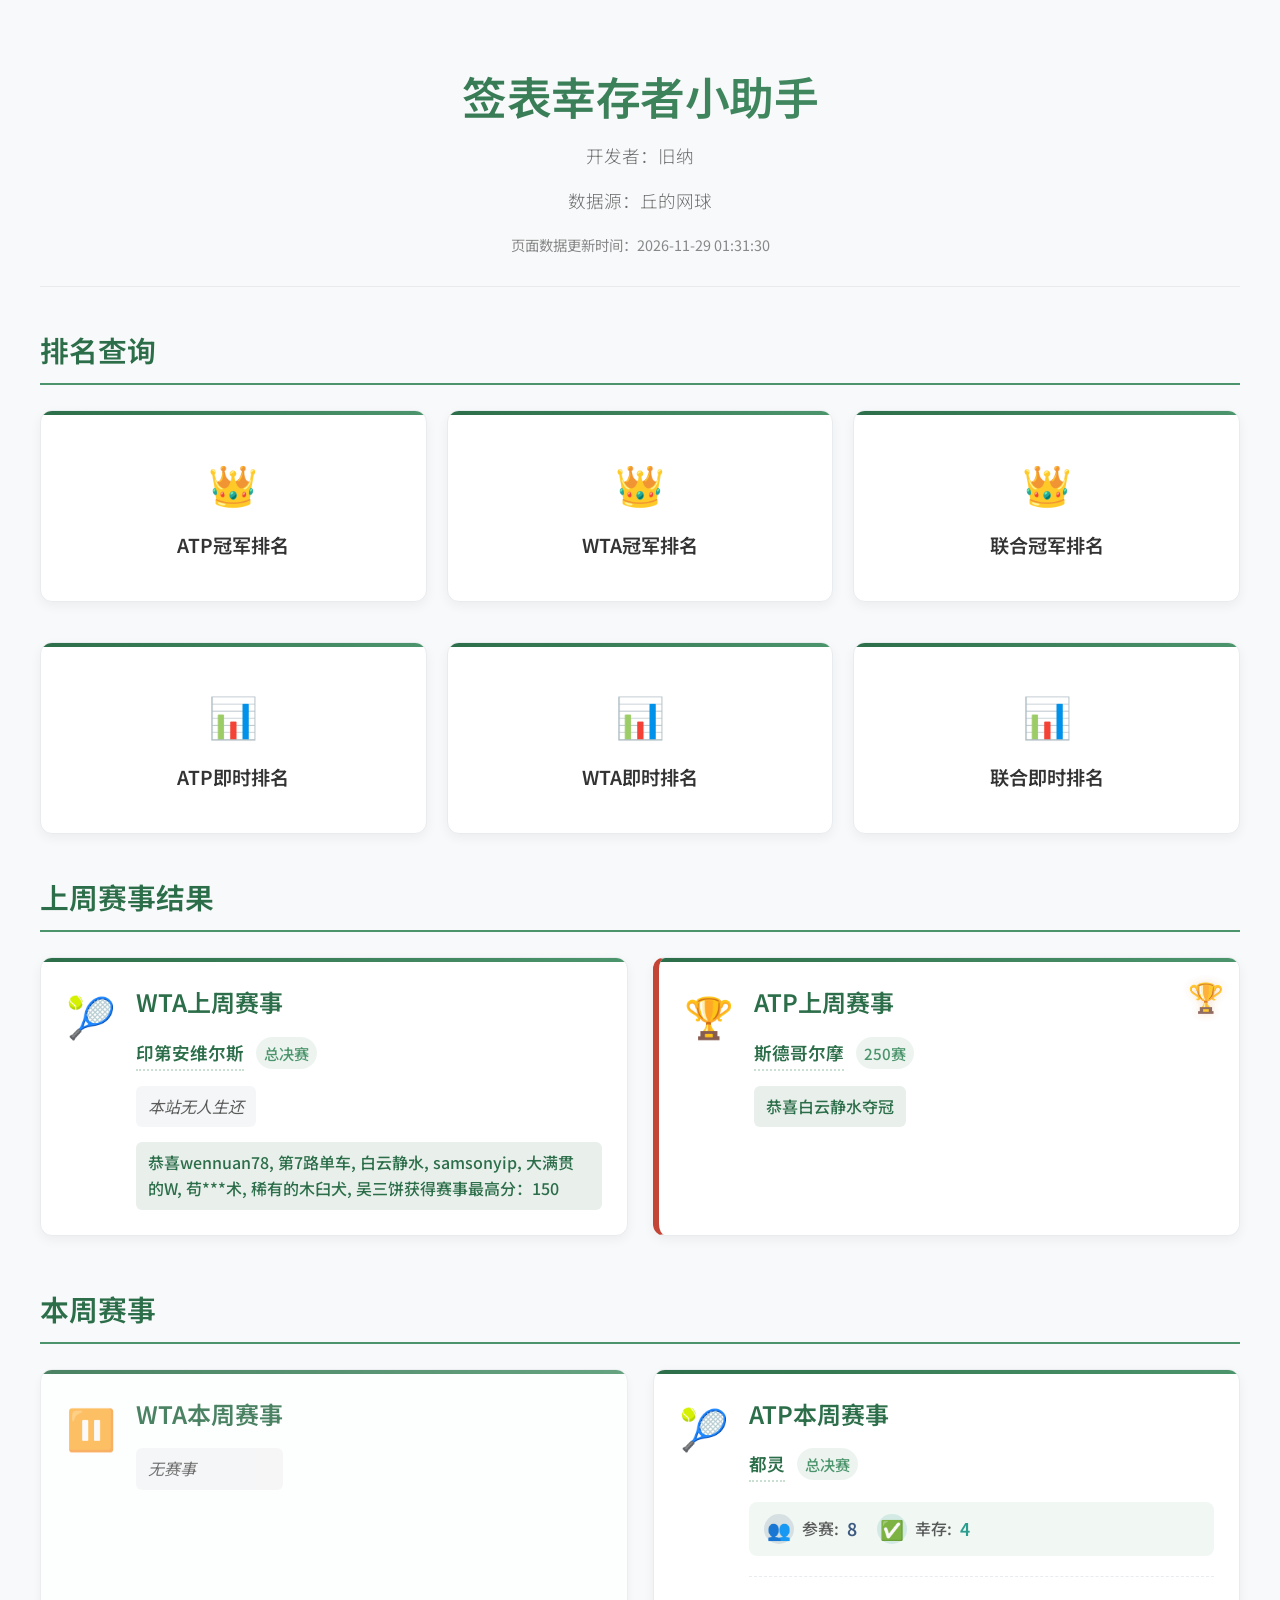
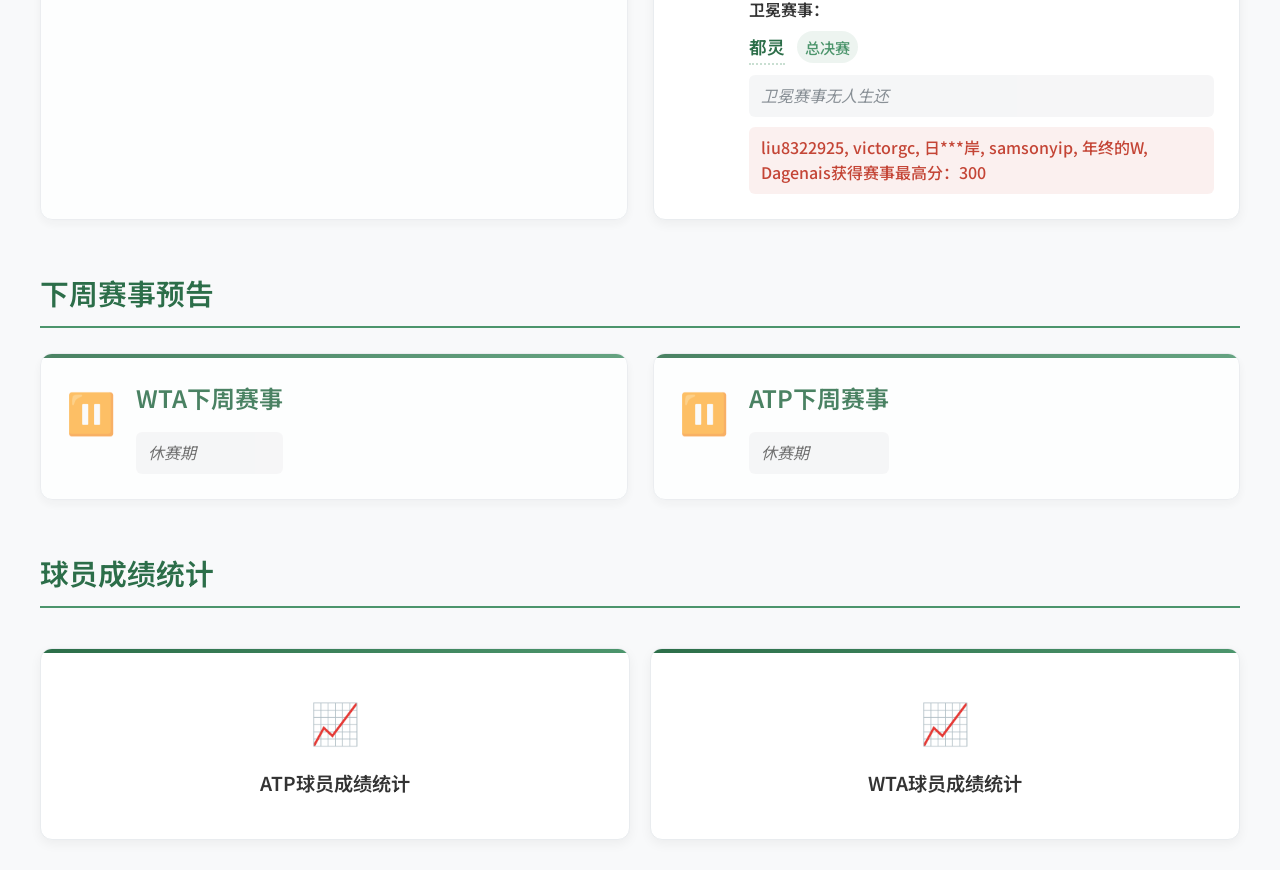
==== index.html @ 9f3c2eb7 "自动更新幸存者排名" ====
<!DOCTYPE html>
    <html lang="zh-CN">
    <head>
        <meta charset="UTF-8">
        <meta name="viewport" content="width=device-width, initial-scale=1.0">
        <title>签表幸存者小助手</title>
        <link href="https://fonts.googleapis.com/css2?family=Noto+Sans+SC:wght@300;400;500;600;700&display=swap" rel="stylesheet">
        <style>
            /* 完全保留原有CSS样式 */
            :root {
                --bg-color: #f8f9fa;
                --text-color: #333;
                --primary-color: #2c6e49;
                --secondary-color: #4c956c;
                --accent-color: #d68c45;
                --light-border: #e9ecef;
                --card-bg: #ffffff;
                --card-shadow: 0 4px 12px rgba(0,0,0,0.05);
                --defending-color: #6c757d;
                --champion-color: #c44536;
                --ranking-bg: #ffffff;
                --ranking-hover: #f1faee;
                --hover-bg: #f1faee;
                --hover-text: #212529;
                --participant-color: #3d5a80;
                --survivor-color: #2a9d8f;
            }
            /* 深色模式样式 */
            @media (prefers-color-scheme: dark) {
                :root {
                    --bg-color: #121212;
                    --text-color: #e0e0e0;
                    --primary-color: #4db6ac;
                    --secondary-color: #81c784;
                    --accent-color: #ffb74d;
                    --light-border: #333333;
                    --card-bg: #1e1e1e;
                    --card-shadow: 0 4px 12px rgba(0,0,0,0.5);
                    --defending-color: #90a4ae;
                    --champion-color: #ff8a65;
                    --ranking-bg: #1e1e1e;
                    --ranking-hover: #2d2d2d;
                    --hover-bg: #2d2d2d;
                    --hover-text: #ffffff;
                    --participant-color: #64b5f6;
                    --survivor-color: #81c784;
                }
                
                .card {
                    border: 1px solid #333;
                    background: linear-gradient(145deg, #1a1a1a, #222222);
                    box-shadow: 0 4px 15px rgba(0,0,0,0.6);
                }
                
                .card:hover {
                    background: linear-gradient(145deg, #222222, #2a2a2a);
                }
                
                .ranking-card {
                    background: linear-gradient(145deg, #1a1a1a, #222222);
                    border: 1px solid #333;
                }
                
                .champion-info {
                    background: rgba(77, 182, 172, 0.15);
                }
                
                .defending-champion {
                    background: rgba(255, 138, 101, 0.15);
                }
                
                .survivor-stats {
                    background: rgba(30, 30, 30, 0.7);
                    border: 1px solid #333;
                }
                
                .stat-icon {
                    background: rgba(255, 255, 255, 0.1);
                }
            }
            body {
                font-family: 'Noto Sans SC', sans-serif;
                background-color: var(--bg-color);
                color: var(--text-color);
                margin: 0;
                padding: 0;
                min-height: 100vh;
                line-height: 1.6;
            }
    
            .container {
                max-width: 1200px;
                margin: 0 auto;
                padding: 30px 20px;
            }
    
            header {
                text-align: center;
                margin-bottom: 40px;
                padding-bottom: 20px;
                border-bottom: 1px solid var(--light-border);
            }
    
            h1, h2 {
                font-weight: 600;
                color: var(--primary-color);
            }
    
            h1 {
                font-size: 2.8rem;
                margin-bottom: 10px;
                letter-spacing: -0.5px;
                background: linear-gradient(to right, var(--primary-color), var(--secondary-color));
                -webkit-background-clip: text;
                -webkit-text-fill-color: transparent;
            }
    
            h2 {
                font-size: 1.8rem;
                margin: 40px 0 25px;
                padding-bottom: 10px;
                border-bottom: 2px solid var(--secondary-color);
            }
    
            .subtitle {
                color: var(--text-color);
                opacity: 0.7;
                font-size: 1.1rem;
                font-weight: 300;
                margin-top: 5px;
            }
    
            .card-container {
                display: grid;
                grid-template-columns: repeat(auto-fit, minmax(320px, 1fr));
                gap: 25px;
                margin-bottom: 50px;
            }
    
            .card {
                background: var(--card-bg);
                border-radius: 12px;
                padding: 25px;
                box-shadow: var(--card-shadow);
                display: flex;
                transition: all 0.3s ease;
                position: relative;
                border: 1px solid var(--light-border);
                overflow: hidden;
            }
            
            .card::before {
                content: '';
                position: absolute;
                top: 0;
                left: 0;
                right: 0;
                height: 4px;
                background: linear-gradient(to right, var(--primary-color), var(--secondary-color));
            }
            
            .card-link {
                text-decoration: none;
                color: inherit;
            }
            
            .card-link:hover .card {
                transform: translateY(-8px);
                box-shadow: 0 8px 20px rgba(0,0,0,0.12);
            }
            
            .current-week-card {
                cursor: pointer;
                transition: all 0.3s ease;
            }
            
            .current-week-card:hover {
                background: var(--hover-bg);
                transform: translateY(-8px);
                box-shadow: 0 8px 20px rgba(0,0,0,0.15);
            }
    
            .card-icon {
                font-size: 2.5rem;
                margin-right: 20px;
                align-self: flex-start;
                color: var(--accent-color);
            }
    
            .card-content h3 {
                margin-top: 0;
                margin-bottom: 15px;
                color: var(--primary-color);
                font-size: 1.5rem;
                font-weight: 600;
            }
    
            .card-content p {
                margin: 0;
                line-height: 1.7;
            }
    
            .champion-card {
                border-left: 6px solid var(--champion-color);
            }
    
            .champion-card .card-icon {
                color: var(--champion-color);
            }
    
            .rest-card {
                opacity: 0.85;
            }
    
            .rest-card .card-icon {
                opacity: 0.7;
            }
    
            .ranking-grid {
                display: grid;
                grid-template-columns: repeat(auto-fit, minmax(220px, 1fr));
                gap: 20px;
                margin-bottom: 40px;
            }
            
            .ranking-card {
                background: var(--ranking-bg);
                color: var(--text-color);
                text-decoration: none;
                padding: 25px;
                border-radius: 12px;
                text-align: center;
                font-weight: 500;
                box-shadow: var(--card-shadow);
                transition: all 0.3s ease;
                display: flex;
                flex-direction: column;
                align-items: center;
                justify-content: center;
                min-height: 140px;
                border: 1px solid var(--light-border);
                position: relative;
                overflow: hidden;
            }
            
            .ranking-card::before {
                content: '';
                position: absolute;
                top: 0;
                left: 0;
                right: 0;
                height: 4px;
                background: linear-gradient(to right, var(--primary-color), var(--secondary-color));
            }
            
            .ranking-card:hover {
                background: var(--hover-bg);
                transform: translateY(-5px);
                box-shadow: 0 8px 20px rgba(0,0,0,0.12);
            }
            
            .ranking-icon {
                font-size: 2.5rem;
                margin-bottom: 15px;
                color: var(--accent-color);
            }
            
            .ranking-title {
                font-size: 1.2rem;
                font-weight: 600;
            }
            
            .tournament-name {
                font-weight: 600;
                color: var(--primary-color);
                font-size: 1.1rem;
                display: inline-block;
                padding-bottom: 2px;
                border-bottom: 2px dotted rgba(76, 149, 108, 0.3);
            }
            
            .tournament-level {
                font-weight: 500;
                color: var(--secondary-color);
                background-color: rgba(76, 149, 108, 0.1);
                padding: 4px 8px;
                border-radius: 20px;
                font-size: 0.95em;
                margin-left: 8px;
                white-space: nowrap;
                display: inline-block;
            }
            
            .card:hover .tournament-name {
                border-bottom-color: var(--secondary-color);
            }
            
            .trophy-badge {
                position: absolute;
                top: 15px;
                right: 15px;
                font-size: 1.8rem;
                opacity: 0.9;
                animation: pulse 2s infinite;
                color: var(--accent-color);
                text-shadow: 0 0 8px rgba(214, 140, 69, 0.3);
            }
            
            @keyframes pulse {
                0% { transform: scale(1); opacity: 0.9; }
                50% { transform: scale(1.15); opacity: 1; }
                100% { transform: scale(1); opacity: 0.9; }
            }
            
            .card-content p {
                margin: 12px 0 0;
                line-height: 1.7;
            }
            
            .card-content p:first-child {
                margin-top: 0;
            }
            
            .survivor-stats {
                margin-top: 20px;
                display: flex;
                gap: 20px;
                font-weight: 500;
                background: rgba(76, 149, 108, 0.08);
                padding: 12px 15px;
                border-radius: 8px;
            }
            
            .participant-count, .survivor-count {
                display: flex;
                align-items: center;
                gap: 8px;
            }
            
            .stat-icon {
                font-size: 1.2rem;
                display: inline-flex;
                width: 30px;
                height: 30px;
                background: rgba(76, 149, 108, 0.15);
                border-radius: 50%;
                align-items: center;
                justify-content: center;
            }
            
            .stat-label {
                color: var(--text-color);
                opacity: 0.8;
            }
            
            .stat-value {
                font-weight: 600;
                color: var(--primary-color);
                font-size: 1.1rem;
            }
            
            .participant-count .stat-icon {
                background: rgba(61, 90, 128, 0.15);
            }
            
            .participant-count .stat-value {
                color: var(--participant-color);
            }
            
            .survivor-count .stat-icon {
                background: rgba(42, 157, 143, 0.15);
            }
            
            .survivor-count .stat-value {
                color: var(--survivor-color);
            }
            
            .defending-section {
                margin-top: 20px;
                padding-top: 20px;
                border-top: 1px dashed var(--light-border);
                color: var(--defending-color);
            }
            
            .defending-title {
                font-weight: 600;
                margin-bottom: 8px;
                font-size: 1em;
                color: var(--text-color);
            }
            
            .defending-champion {
                margin-top: 10px;
                font-weight: 500;
                color: var(--champion-color);
                padding: 8px 12px;
                background: rgba(196, 69, 54, 0.08);
                border-radius: 6px;
                display: inline-block;
            }
            
            .defending-no-champion {
                margin-top: 10px;
                font-style: italic;
                opacity: 0.8;
                padding: 8px 12px;
                background: rgba(108, 117, 125, 0.08);
                border-radius: 6px;
                display: block;
            }
            
            .champion-info {
                margin-top: 15px;
                font-weight: 500;
                padding: 8px 12px;
                background: rgba(44, 110, 73, 0.1);
                border-radius: 6px;
                color: var(--primary-color);
                display: inline-block;
            }
            
            .no-champion {
                margin-top: 15px;
                font-style: italic;
                opacity: 0.8;
                padding: 8px 12px;
                background: rgba(108, 117, 125, 0.08);
                border-radius: 6px;
                display: inline-block;
            }
            
            @media (max-width: 768px) {
                .container {
                    padding: 20px 15px;
                }
                
                h1 {
                    font-size: 2.2rem;
                }
                
                h2 {
                    font-size: 1.5rem;
                }
                
                .card-container {
                    grid-template-columns: 1fr;
                }
                
                .ranking-grid {
                    grid-template-columns: repeat(auto-fit, minmax(220px, 1fr));
                }
                
                .card {
                    padding: 20px;
                }
                
                .ranking-card {
                    padding: 20px;
                }
            }
                .stats-grid {
                    display: grid;
                    grid-template-columns: repeat(auto-fit, minmax(220px, 1fr));
                    gap: 20px;
                    margin-top: 40px;
                }
                
                .stats-card {
                    background: var(--ranking-bg);
                    color: var(--text-color);
                    text-decoration: none;
                    padding: 25px;
                    border-radius: 12px;
                    text-align: center;
                    font-weight: 500;
                    box-shadow: var(--card-shadow);
                    transition: all 0.3s ease;
                    display: flex;
                    flex-direction: column;
                    align-items: center;
                    justify-content: center;
                    min-height: 140px;
                    border: 1px solid var(--light-border);
                    position: relative;
                    overflow: hidden;
                }
                
                .stats-card::before {
                    content: '';
                    position: absolute;
                    top: 0;
                    left: 0;
                    right: 0;
                    height: 4px;
                    background: linear-gradient(to right, var(--primary-color), var(--secondary-color));
                }
                
                .stats-card:hover {
                    background: var(--hover-bg);
                    transform: translateY(-5px);
                    box-shadow: 0 8px 20px rgba(0,0,0,0.12);
                }
                
                .stats-icon {
                    font-size: 2.5rem;
                    margin-bottom: 15px;
                    color: var(--accent-color);
                }
                
                .stats-title {
                    font-size: 1.2rem;
                    font-weight: 600;
                }
                
            /* 新增新闻部分样式 */
            .news-section {
                margin: 40px auto;
                max-width: 800px;
                position: relative;
            }
            
            .section-header {
                display: flex;
                justify-content: space-between;
                align-items: center;
                margin-bottom: 25px;
                padding-bottom: 10px;
                border-bottom: 2px solid var(--secondary-color);
            }
            
            .news-date {
                font-size: 1.1rem;
                font-weight: 500;
                color: var(--secondary-color);
                background: rgba(76, 149, 108, 0.1);
                padding: 5px 12px;
                border-radius: 20px;
            }
            
            .news-container {
                position: relative;
                padding-left: 30px;
            }
            
            .news-container::before {
                content: '';
                position: absolute;
                top: 0;
                bottom: 0;
                left: 5px;
                width: 4px;
                background: linear-gradient(to bottom, var(--primary-color), var(--accent-color));
                border-radius: 2px;
                z-index: 1;
            }
            
            .news-item {
                position: relative;
                margin-bottom: 25px;
                padding: 20px;
                border-radius: 12px;
                background: var(--card-bg);
                box-shadow: var(--card-shadow);
                border: 1px solid var(--light-border);
                opacity: 0;
                transform: translateY(20px);
                animation-fill-mode: forwards;
            }
            
            .news-icon {
                position: absolute;
                left: -40px;
                top: 20px;
                width: 60px;
                height: 60px;
                background: linear-gradient(135deg, var(--primary-color), var(--secondary-color));
                border-radius: 50%;
                display: flex;
                align-items: center;
                justify-content: center;
                font-size: 1.8rem;
                color: white;
                z-index: 2;
                box-shadow: 0 4px 8px rgba(0,0,0,0.1);
            }
            
            .news-content {
                padding-left: 30px;
            }
            
            .news-content p {
                margin: 0;
                font-size: 1.1rem;
                line-height: 1.7;
            }
            
            .news-timeline {
                position: absolute;
                left: -26px;
                top: 80px;
                bottom: -25px;
                width: 2px;
                background: var(--secondary-color);
                z-index: 1;
            }
            
            .news-item:last-child .news-timeline {
                display: none;
            }
            
            .fade-in {
                animation: fadeInUp 0.6s ease-out forwards;
            }
            
            .slide-in {
                animation: slideInRight 0.5s ease-out forwards;
            }
            
            @keyframes fadeInUp {
                from { opacity: 0; transform: translateY(20px); }
                to { opacity: 1; transform: translateY(0); }
            }
            
            @keyframes slideInRight {
                from { opacity: 0; transform: translateX(30px); }
                to { opacity: 1; transform: translateX(0); }
            }
            
            @media (prefers-color-scheme: dark) {
                .news-item {
                    background: linear-gradient(145deg, #1a1a1a, #222222);
                    border: 1px solid #333;
                }
                
                .news-icon {
                    background: linear-gradient(135deg, var(--primary-color), #3a8c6e);
                    box-shadow: 0 4px 8px rgba(0,0,0,0.3);
                }
            }
            
            @media (max-width: 768px) {
                .news-container {
                    padding-left: 20px;
                }
                
                .news-container::before {
                    left: 0;
                }
                
                .news-icon {
                    left: -30px;
                    width: 50px;
                    height: 50px;
                    font-size: 1.5rem;
                }
                
                .news-content {
                    padding-left: 15px;
                }
            }
            
            /* 新增新闻部分样式 */
            .news-section {
                margin: 40px auto;
                max-width: 800px;
                position: relative;
            }
            
            .section-header {
                display: flex;
                justify-content: space-between;
                align-items: center;
                margin-bottom: 25px;
                padding-bottom: 10px;
                border-bottom: 2px solid var(--secondary-color);
                flex-wrap: wrap;
                gap: 15px;
            }
            
            .news-date {
                font-size: 1.1rem;
                font-weight: 500;
                color: var(--secondary-color);
                background: rgba(76, 149, 108, 0.1);
                padding: 5px 12px;
                border-radius: 20px;
                order: 2;
            }
            
            /* 新增历史新闻按钮样式 */
            .history-button {
                display: flex;
                align-items: center;
                padding: 8px 15px;
                background: rgba(139, 90, 43, 0.1);
                border-radius: 30px;
                text-decoration: none;
                color: #8b5a2b;
                font-weight: 500;
                transition: all 0.3s;
                order: 3;
                margin-left: auto;
                border: 1px solid rgba(139, 90, 43, 0.2);
            }
            
            .history-button:hover {
                background: rgba(139, 90, 43, 0.2);
                transform: translateY(-3px);
                box-shadow: 0 4px 8px rgba(0,0,0,0.1);
            }
            
            .history-icon {
                font-size: 1.2rem;
                margin-right: 8px;
            }
            
            .history-text {
                margin-right: 5px;
            }
            
            .history-count {
                font-weight: 600;
            }
            
            .news-container {
                position: relative;
                padding-left: 30px;
            }
            
            .news-container::before {
                content: '';
                position: absolute;
                top: 0;
                bottom: 0;
                left: 5px;
                width: 4px;
                background: linear-gradient(to bottom, var(--primary-color), var(--accent-color));
                border-radius: 2px;
                z-index: 1;
            }
            
            .news-item {
                position: relative;
                margin-bottom: 25px;
                padding: 20px;
                border-radius: 12px;
                background: var(--card-bg);
                box-shadow: var(--card-shadow);
                border: 1px solid var(--light-border);
                opacity: 0;
                transform: translateY(20px);
                animation-fill-mode: forwards;
            }
            
            .news-icon {
                position: absolute;
                left: -40px;
                top: 20px;
                width: 60px;
                height: 60px;
                background: linear-gradient(135deg, var(--primary-color), var(--secondary-color));
                border-radius: 50%;
                display: flex;
                align-items: center;
                justify-content: center;
                font-size: 1.8rem;
                color: white;
                z-index: 2;
                box-shadow: 0 4px 8px rgba(0,0,0,0.1);
            }
            
            .news-content {
                padding-left: 30px;
            }
            
            .news-content p {
                margin: 0;
                font-size: 1.1rem;
                line-height: 1.7;
            }
            
            .news-timeline {
                position: absolute;
                left: -26px;
                top: 80px;
                bottom: -25px;
                width: 2px;
                background: var(--secondary-color);
                z-index: 1;
            }
            
            .news-item:last-child .news-timeline {
                display: none;
            }
            
            .fade-in {
                animation: fadeInUp 0.6s ease-out forwards;
            }
            
            .slide-in {
                animation: slideInRight 0.5s ease-out forwards;
            }
            
            @keyframes fadeInUp {
                from { opacity: 0; transform: translateY(20px); }
                to { opacity: 1; transform: translateY(0); }
            }
            
            @keyframes slideInRight {
                from { opacity: 0; transform: translateX(30px); }
                to { opacity: 1; transform: translateX(0); }
            }
            
            /* 深色模式适配 */
            @media (prefers-color-scheme: dark) {
                .news-item {
                    background: linear-gradient(145deg, #1a1a1a, #222222);
                    border: 1px solid #333;
                }
                
                .news-icon {
                    background: linear-gradient(135deg, var(--primary-color), #3a8c6e);
                    box-shadow: 0 4px 8px rgba(0,0,0,0.3);
                }
                
                .history-button {
                    background: rgba(212, 168, 106, 0.1);
                    color: #d4a86a;
                    border-color: rgba(212, 168, 106, 0.2);
                }
                
                .history-button:hover {
                    background: rgba(212, 168, 106, 0.2);
                }
            }
            
            @media (max-width: 768px) {
                .section-header {
                    flex-direction: column;
                    align-items: flex-start;
                }
                
                .news-date {
                    order: 3;
                    margin-top: 10px;
                }
                
                .history-button {
                    order: 2;
                    margin-left: 0;
                    margin-top: 10px;
                }
                
                .news-container {
                    padding-left: 20px;
                }
                
                .news-container::before {
                    left: 0;
                }
                
                .news-icon {
                    left: -30px;
                    width: 50px;
                    height: 50px;
                    font-size: 1.5rem;
                }
                
                .news-content {
                    padding-left: 15px;
                }
            }           
            @media (max-width: 480px) {
                .survivor-stats {
                    flex-direction: column;
                    gap: 12px;
                }
            }
        </style>
    </head>
    <body>
        <div class="container">
            <header>
                <h1>签表幸存者小助手</h1>
                <p class="subtitle">开发者：旧纳 </p>
                <p class="subtitle">数据源：丘的网球</p>
                <div style="text-align: center; color: #888; font-size: 0.9em; margin-bottom: 10px;">
                页面数据更新时间：2026-11-29 01:31:30
            </div>
            </header>
            <!-- 新增的每日新闻部分 -->
            <!---->

            
            <h2>排名查询</h2>
            <div class="ranking-grid">
               
        <a href="atp_ranking.html" class="ranking-card">
            <div class="ranking-icon">👑</div>
            <div class="ranking-title">ATP冠军排名</div>
        </a>
        
        <a href="wta_ranking.html" class="ranking-card">
            <div class="ranking-icon">👑</div>
            <div class="ranking-title">WTA冠军排名</div>
        </a>
        
        <a href="combined_ranking.html" class="ranking-card">
            <div class="ranking-icon">👑</div>
            <div class="ranking-title">联合冠军排名</div>
        </a>
        </div><div class='ranking-grid'>
        <a href="atp_instant_ranking.html" class="ranking-card">
            <div class="ranking-icon">📊</div>
            <div class="ranking-title">ATP即时排名</div>
        </a>
        
        <a href="wta_instant_ranking.html" class="ranking-card">
            <div class="ranking-icon">📊</div>
            <div class="ranking-title">WTA即时排名</div>
        </a>
        
        <a href="combined_instant_ranking.html" class="ranking-card">
            <div class="ranking-icon">📊</div>
            <div class="ranking-title">联合即时排名</div>
        </a>
        
            </div>
            
            <h2>上周赛事结果</h2>
            <div class="card-container">
            <div class="card  ">
                <div class="card-icon">🎾</div>
                <div class="card-content">
                    <h3>WTA上周赛事</h3>
                    <div class="card-content-wrapper">
            <div class="match-info">
                <span class="tournament-name">印第安维尔斯</span>
                <span class="tournament-level">总决赛</span>
            </div>
            <div class="no-champion">本站无人生还</div><div class="champion-info">恭喜wennuan78, 第7路单车, 白云静水, samsonyip, 大满贯的W, 苟***术, 稀有的木臼犬, 吴三饼获得赛事最高分：150</div></div>
                </div>
            </div>

            <div class="card champion-card ">
                <div class="card-icon">🏆</div>
                <div class="card-content">
                    <h3>ATP上周赛事</h3>
                    <div class="card-content-wrapper">
            <div class="match-info">
                <span class="tournament-name">斯德哥尔摩</span>
                <span class="tournament-level">250赛</span>
            </div>
            <div class="champion-info">恭喜白云静水夺冠</div></div>
                </div>
                <div class="trophy-badge">🏆</div>
            </div>
            </div>
            
            <h2>本周赛事</h2>
            <div class="card-container">
            <div class="card rest-card ">
                <div class="card-icon">⏸️</div>
                <div class="card-content">
                    <h3>WTA本周赛事</h3>
                    <div class="card-content-wrapper"><div class="defending-no-champion">无赛事</div></div>
                </div>
            </div>

            <a href="https://www.live-tennis.cn/zh/survivor/event/20605/2026/MS/my" class="card-link">
                <div class="card  current-week-card">
                    <div class="card-icon">🎾</div>
                    <div class="card-content">
                        <h3>ATP本周赛事</h3>
                        <div class="card-content-wrapper">
            
            <div class="match-info">
                <span class="tournament-name">都灵</span>
                <span class="tournament-level">总决赛</span>
            </div>
            
            <div class="survivor-stats">
                <span class="participant-count">
                    <span class="stat-icon">👥</span>
                    <span class="stat-label">参赛: </span>
                    <span class="stat-value">8</span>
                </span>
                <span class="survivor-count">
                    <span class="stat-icon">✅</span>
                    <span class="stat-label">幸存: </span>
                    <span class="stat-value">4</span>
                </span>
            </div>
            
            <div class="defending-section">
                <div class="defending-title">卫冕赛事：</div>
                
                <div class="defending-match-block">
                    
            <div class="match-info">
                <span class="tournament-name">都灵</span>
                <span class="tournament-level">总决赛</span>
            </div>
            <div class="defending-no-champion">卫冕赛事无人生还</div><div class="defending-champion">liu8322925, victorgc, 日***岸, samsonyip, 年终的W, Dagenais获得赛事最高分：300</div>
                </div>
            </div>
            </div>
                    </div>
                </div>
            </a>
            </div>
            
            <!-- 新增下周赛事预告板块 -->
            <h2>下周赛事预告</h2>
            <div class="card-container">
            <div class="card rest-card ">
                <div class="card-icon">⏸️</div>
                <div class="card-content">
                    <h3>WTA下周赛事</h3>
                    <div class="card-content-wrapper"><div class="defending-no-champion">休赛期</div></div>
                </div>
            </div>

            <div class="card rest-card ">
                <div class="card-icon">⏸️</div>
                <div class="card-content">
                    <h3>ATP下周赛事</h3>
                    <div class="card-content-wrapper"><div class="defending-no-champion">休赛期</div></div>
                </div>
            </div>
            </div>
            <h2>球员成绩统计</h2>
            <div class="stats-grid">
                
        <a href="atp_show.html" class="stats-card">
            <div class="stats-icon">📈</div>
            <div class="stats-title">ATP球员成绩统计</div>
        </a>
        
        <a href="wta_show.html" class="stats-card">
            <div class="stats-icon">📈</div>
            <div class="stats-title">WTA球员成绩统计</div>
        </a>
        
            </div>
        </div>
        <script>
            // 新增：新闻项的交互动画
            document.addEventListener('DOMContentLoaded', function() {
                const newsItems = document.querySelectorAll('.news-item');
                
                newsItems.forEach(item => {
                    item.addEventListener('mouseenter', function() {
                        this.style.transform = 'translateY(-5px)';
                        this.style.boxShadow = '0 8px 25px rgba(0,0,0,0.15)';
                    });
                    
                    item.addEventListener('mouseleave', function() {
                        this.style.transform = '';
                        this.style.boxShadow = '';
                    });
                });
            });
            // 新增：新闻项的交互动画
            document.addEventListener('DOMContentLoaded', function() {
                const newsItems = document.querySelectorAll('.news-item');
                
                newsItems.forEach(item => {
                    item.addEventListener('mouseenter', function() {
                        this.style.transform = 'translateY(-5px)';
                        this.style.boxShadow = '0 8px 25px rgba(0,0,0,0.15)';
                    });
                    
                    item.addEventListener('mouseleave', function() {
                        this.style.transform = '';
                        this.style.boxShadow = '';
                    });
                });
            });            
        </script>
    </body>
    </html>
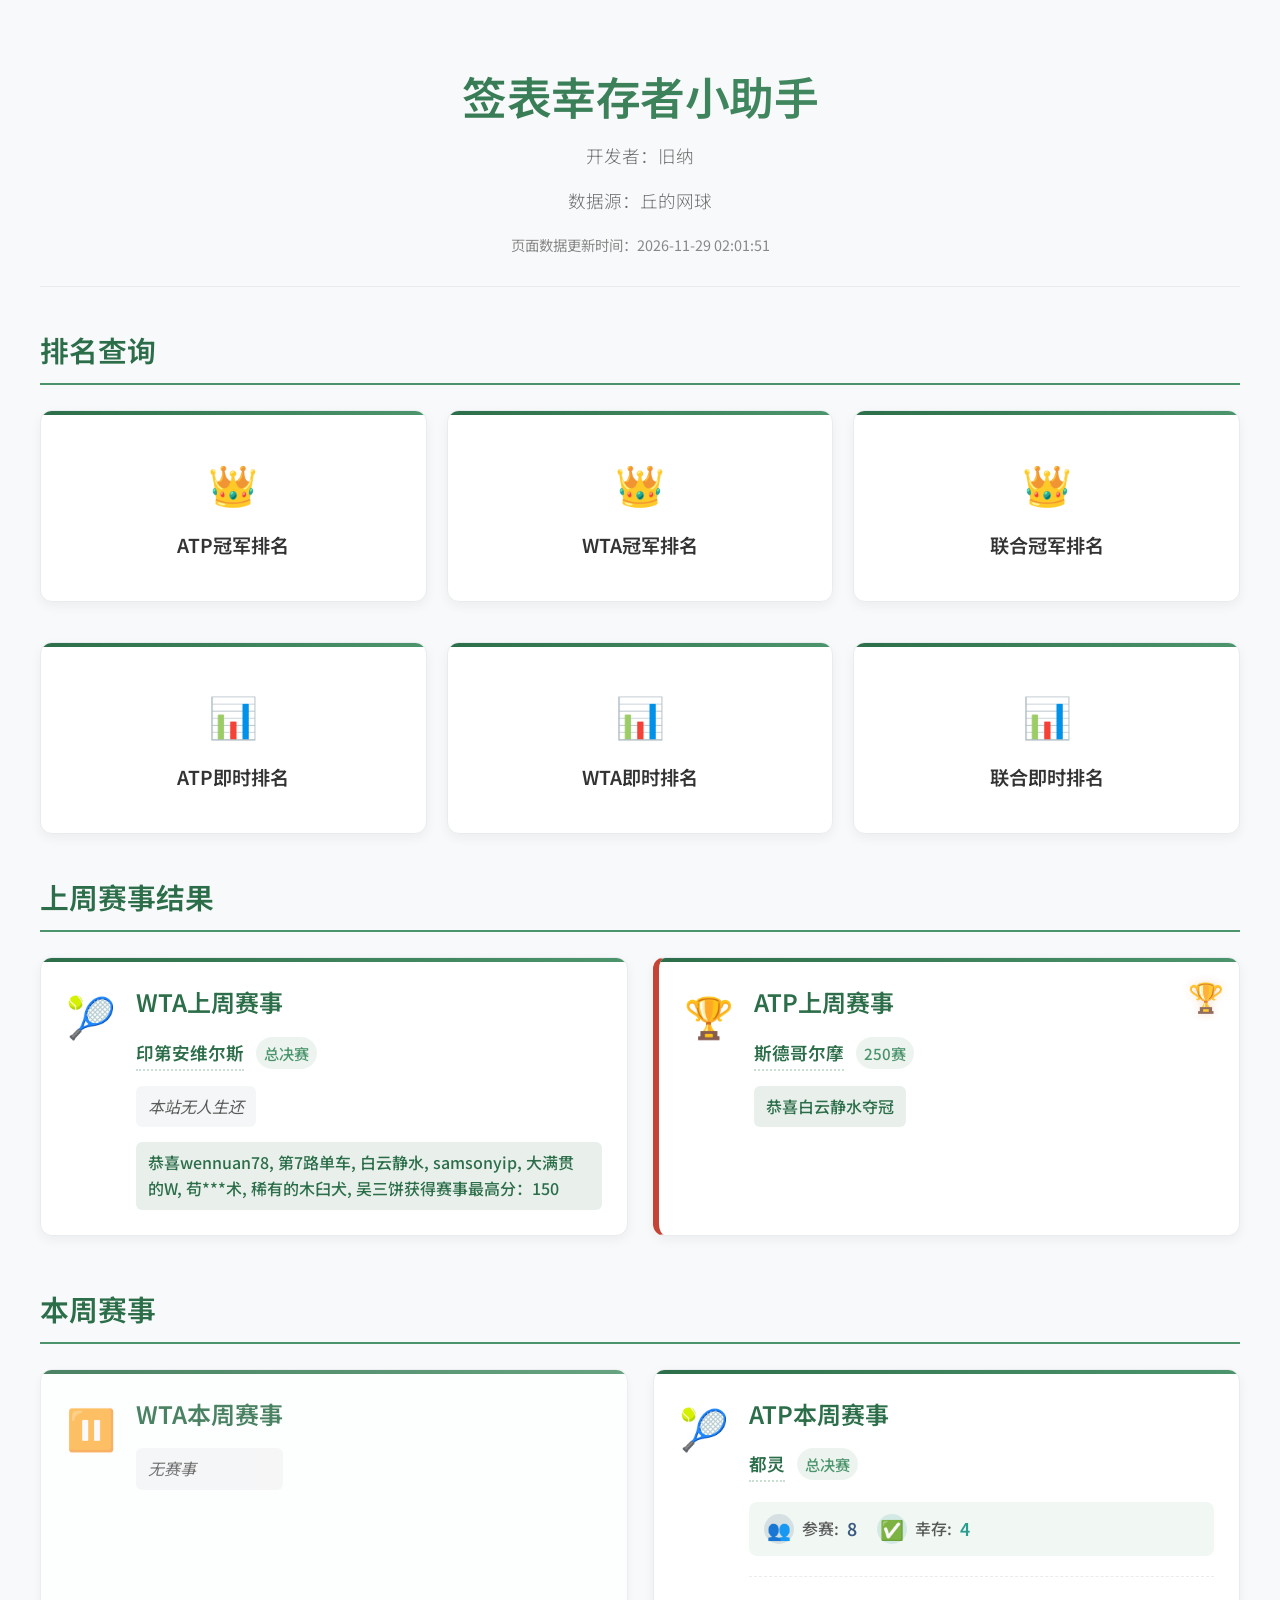
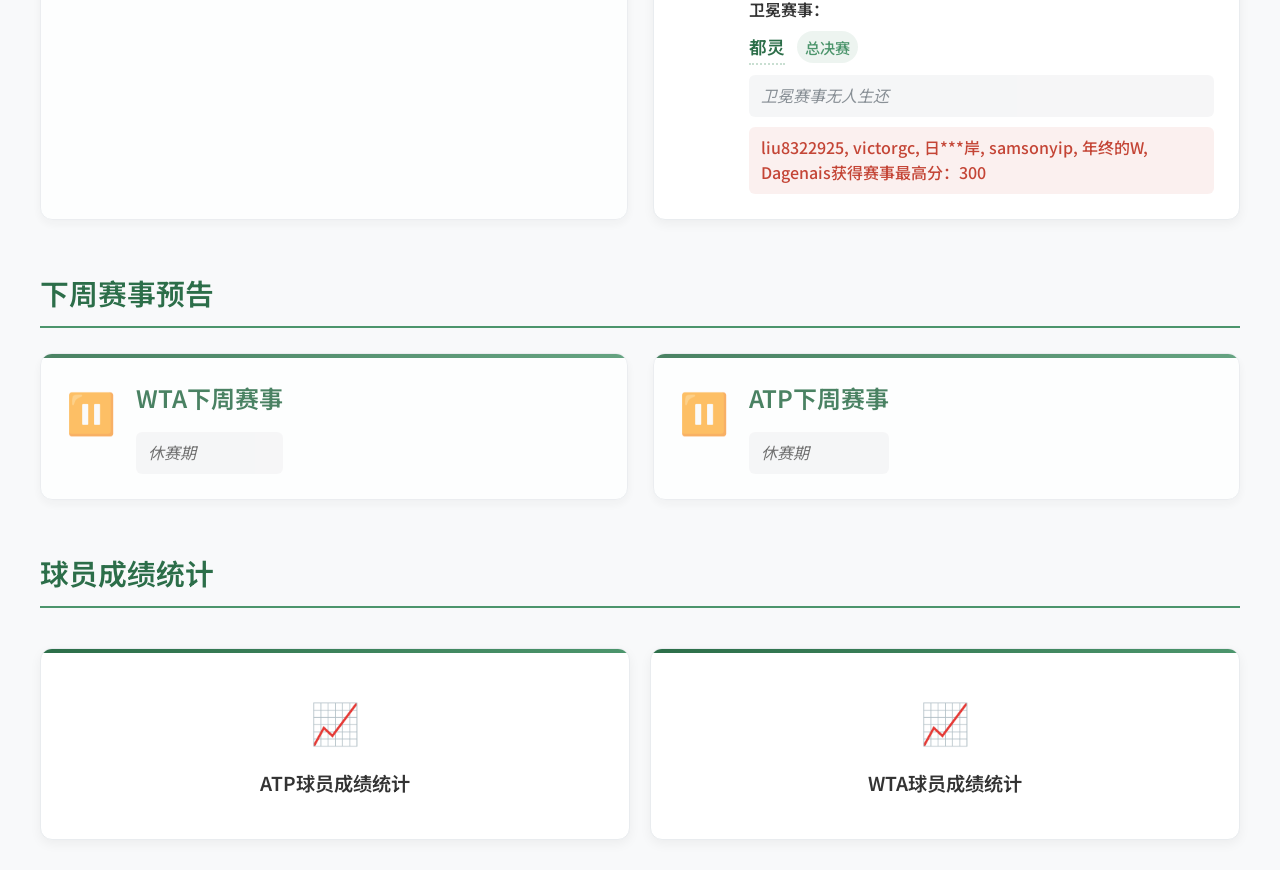
==== commit 2f7b0f4b: "自动更新幸存者排名" ====
--- a/index.html
+++ b/index.html
@@ -886,7 +886,7 @@
                 <p class="subtitle">开发者：旧纳 </p>
                 <p class="subtitle">数据源：丘的网球</p>
                 <div style="text-align: center; color: #888; font-size: 0.9em; margin-bottom: 10px;">
-                页面数据更新时间：2026-11-29 01:31:30
+                页面数据更新时间：2026-11-29 02:01:51
             </div>
             </header>
             <!-- 新增的每日新闻部分 -->
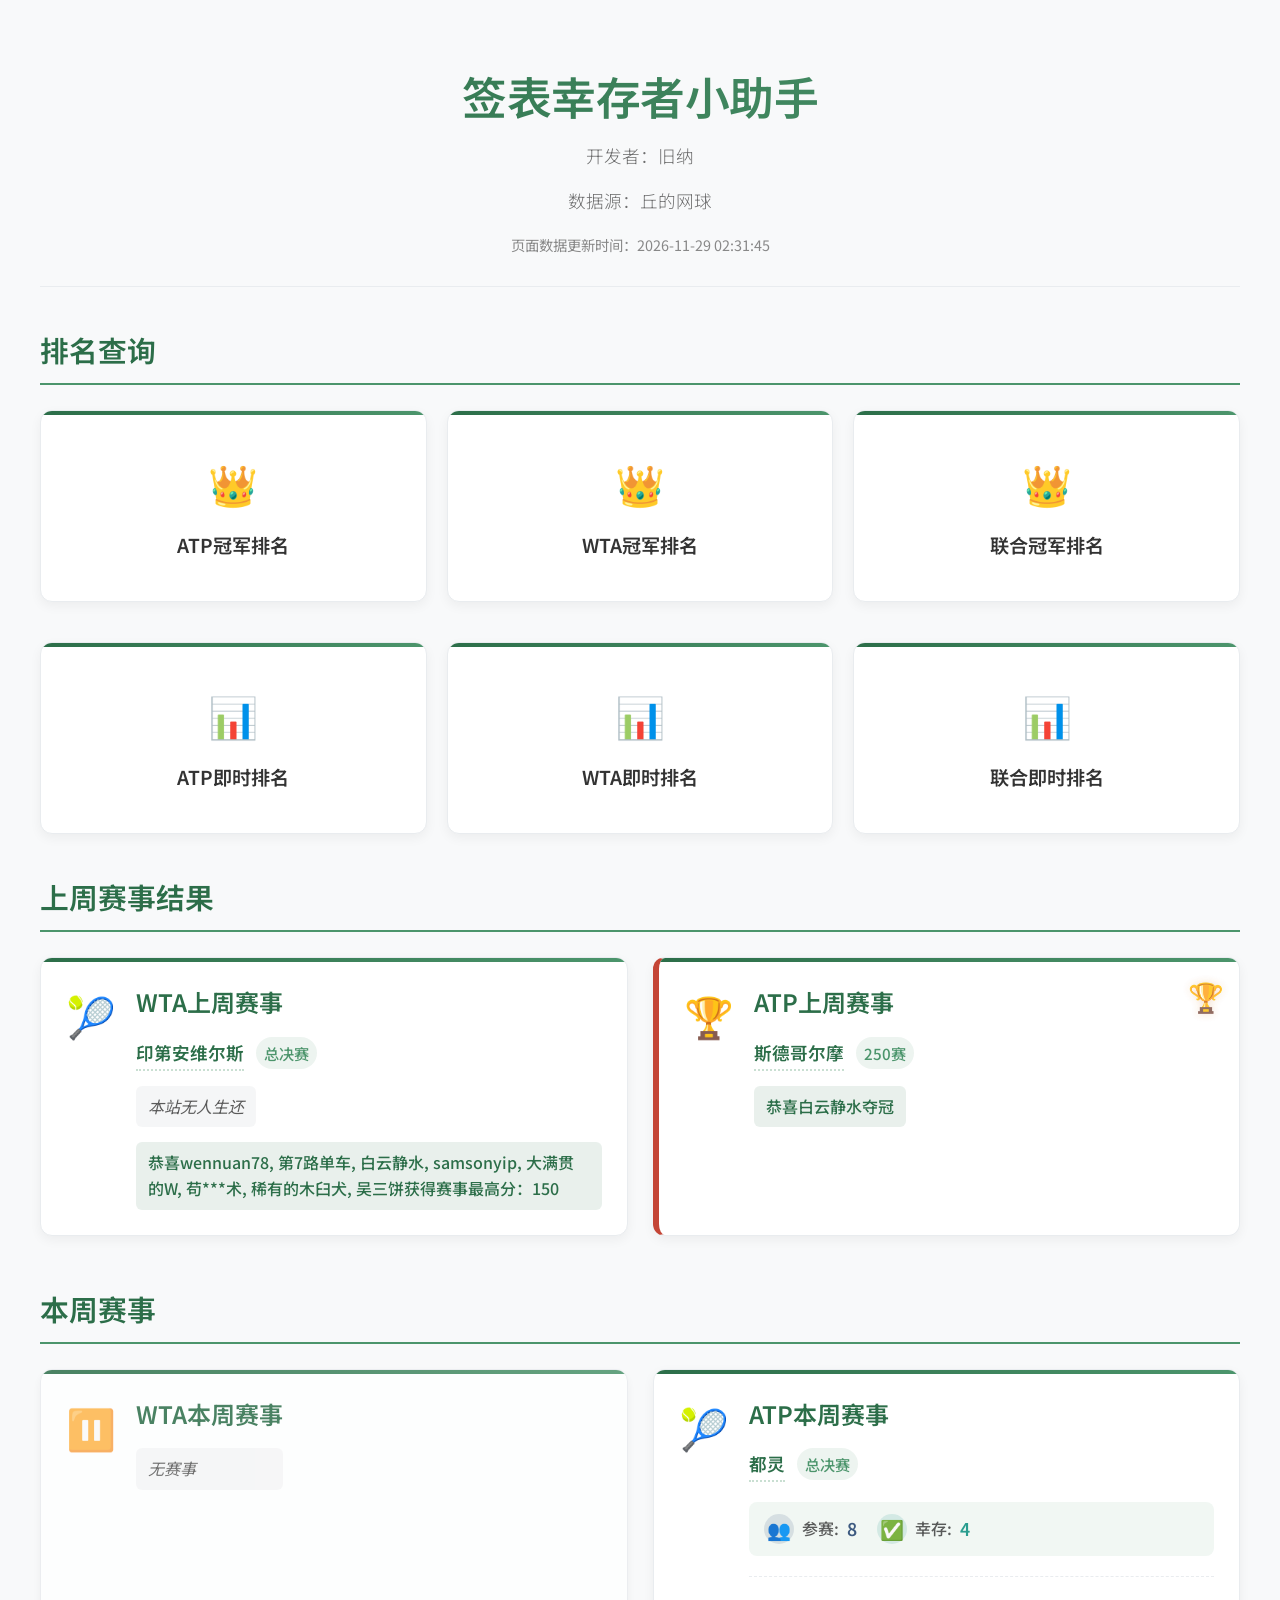
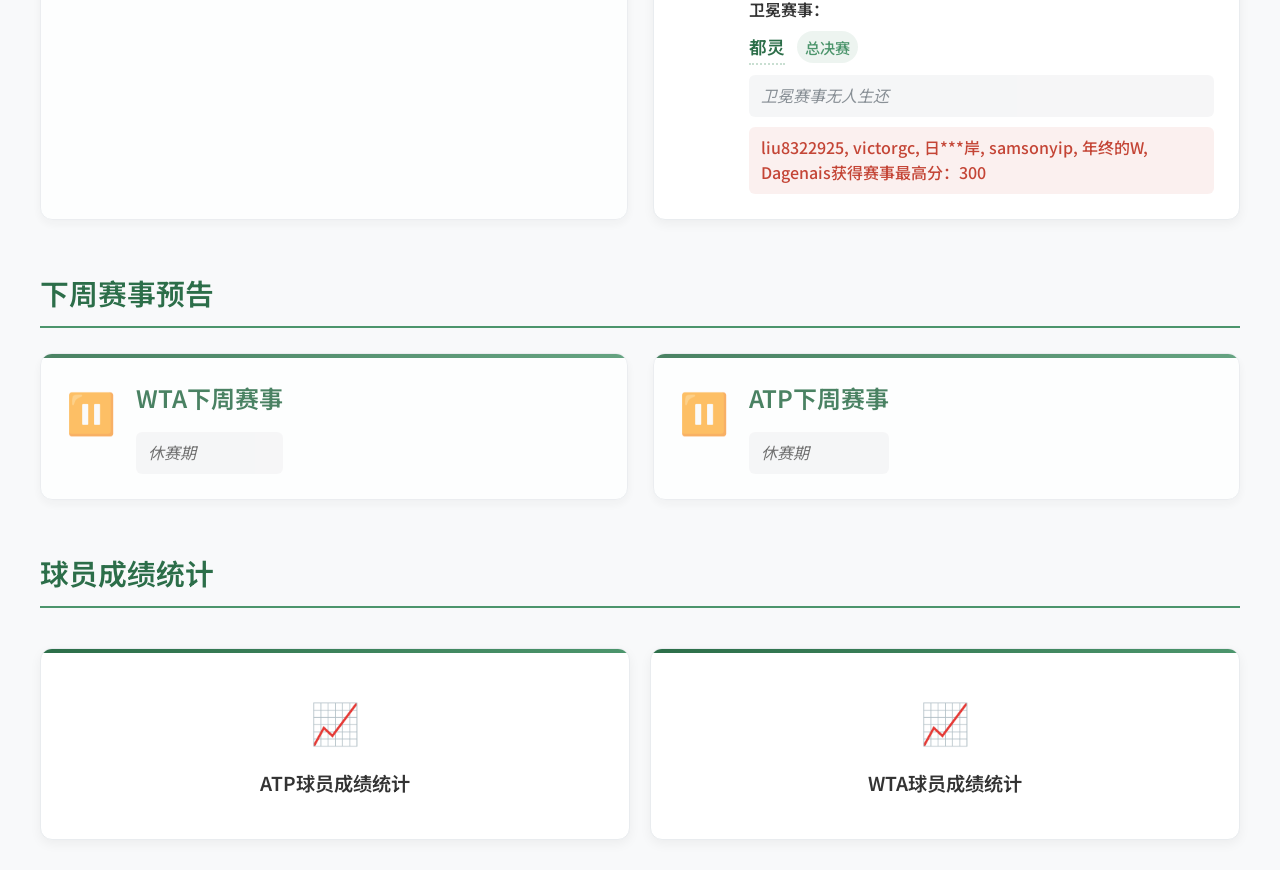
==== commit 8b22093b: "自动更新幸存者排名" ====
--- a/index.html
+++ b/index.html
@@ -886,7 +886,7 @@
                 <p class="subtitle">开发者：旧纳 </p>
                 <p class="subtitle">数据源：丘的网球</p>
                 <div style="text-align: center; color: #888; font-size: 0.9em; margin-bottom: 10px;">
-                页面数据更新时间：2026-11-29 02:01:51
+                页面数据更新时间：2026-11-29 02:31:45
             </div>
             </header>
             <!-- 新增的每日新闻部分 -->
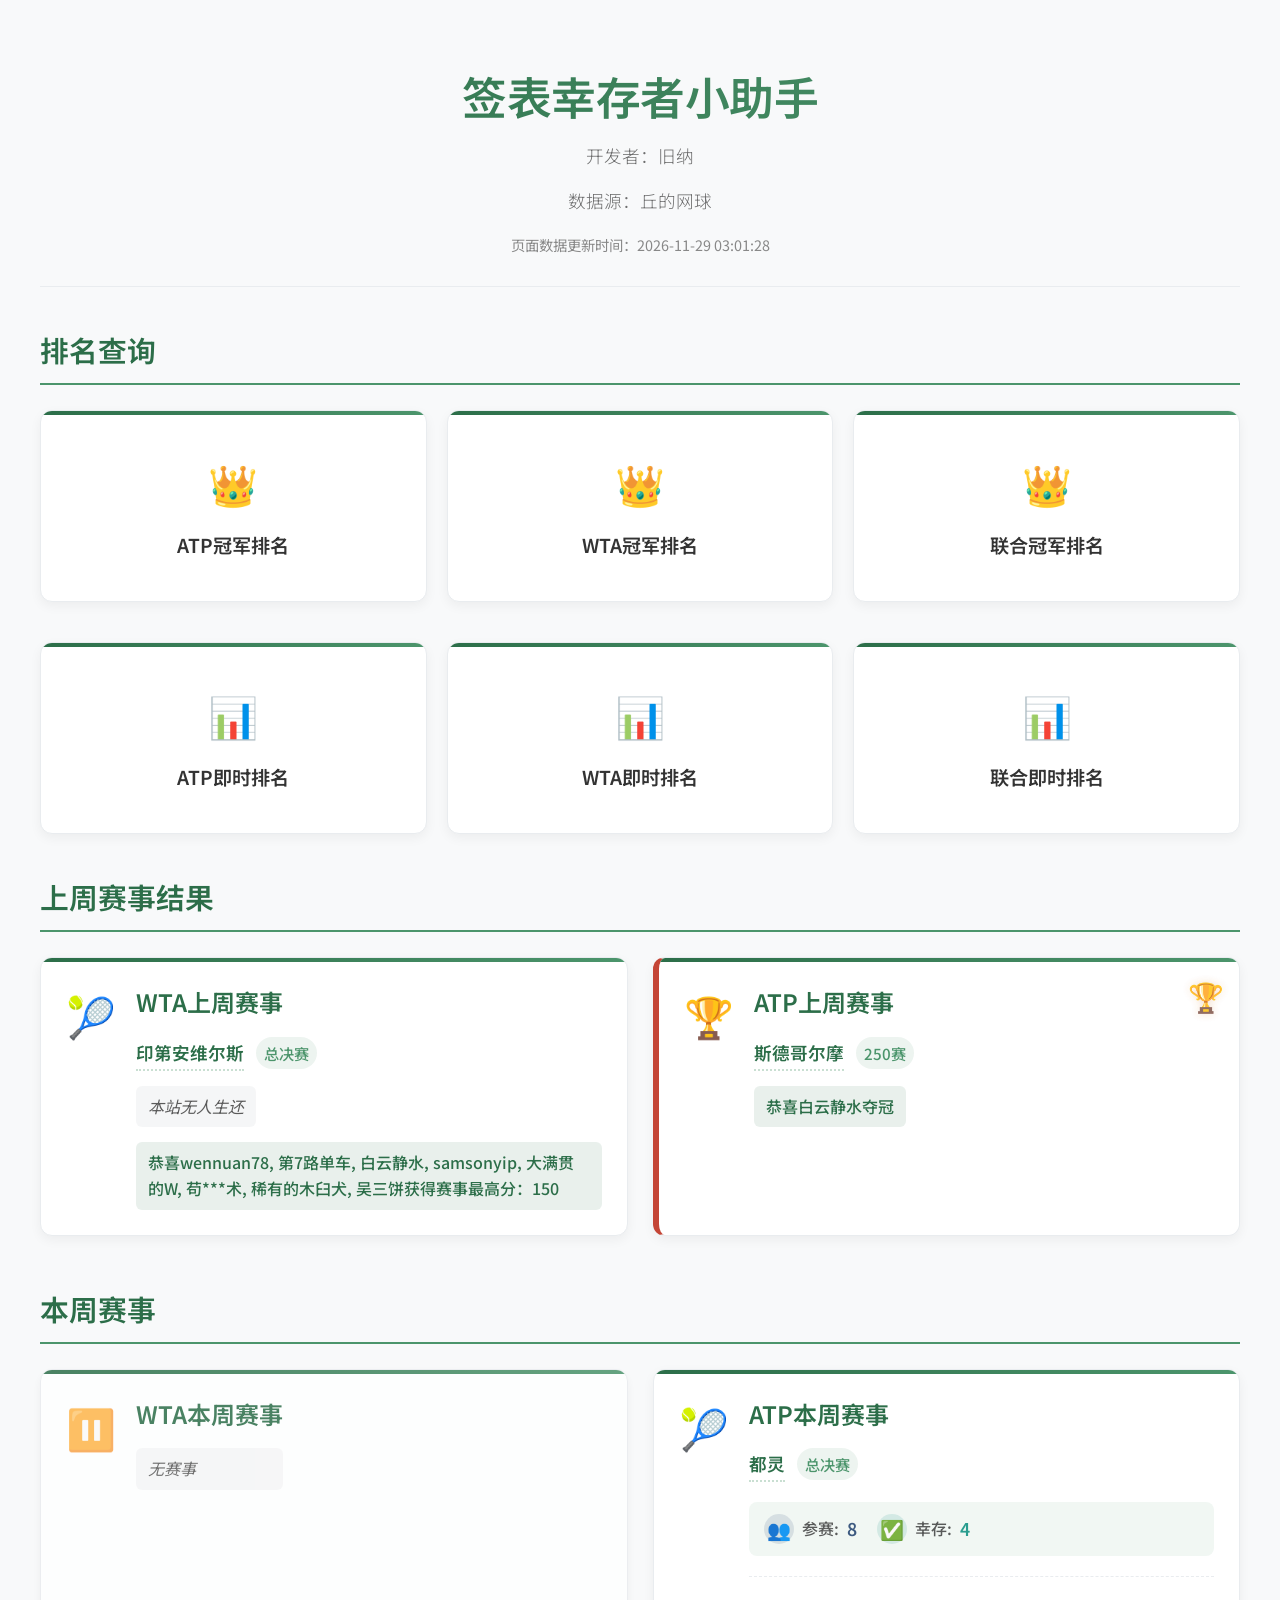
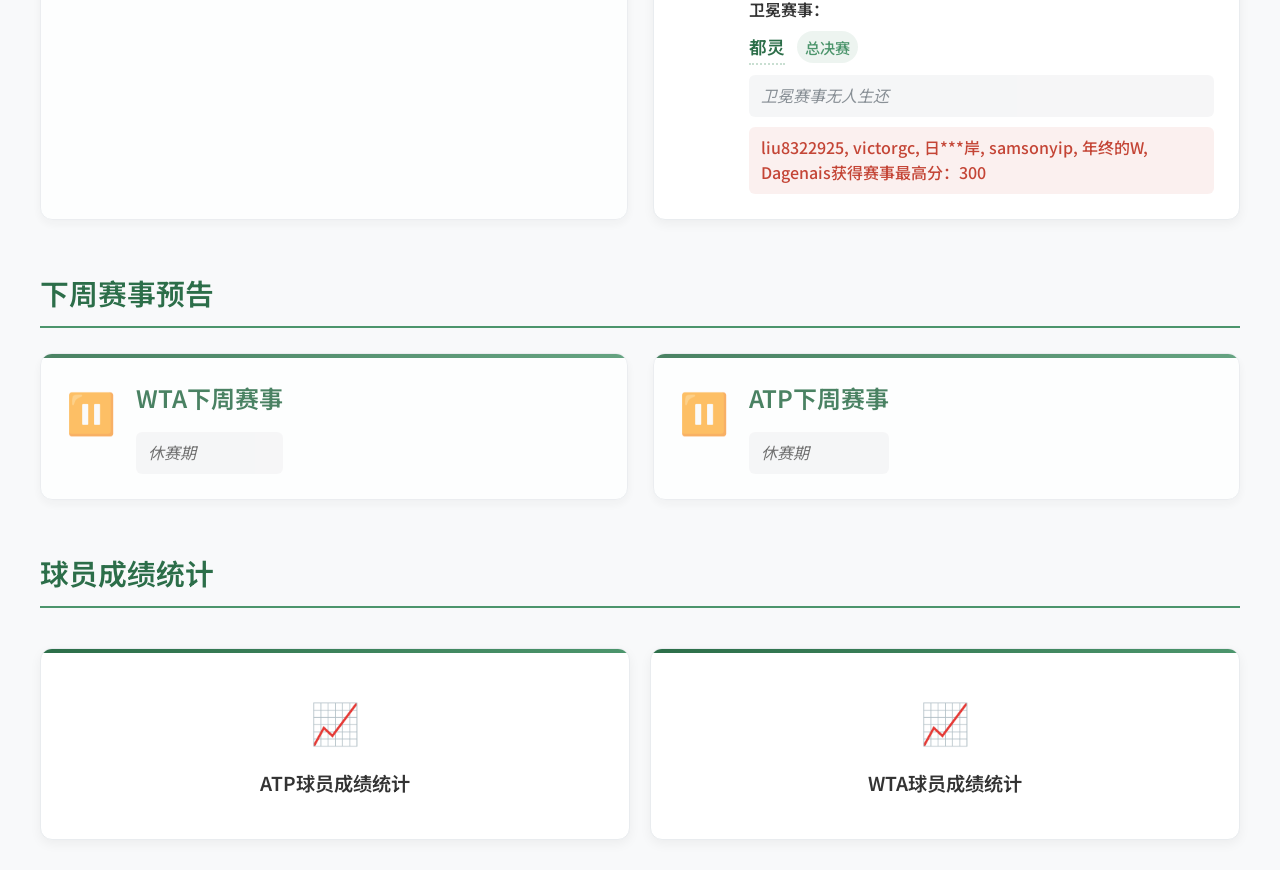
==== commit c94c6d36: "自动更新幸存者排名" ====
--- a/index.html
+++ b/index.html
@@ -886,7 +886,7 @@
                 <p class="subtitle">开发者：旧纳 </p>
                 <p class="subtitle">数据源：丘的网球</p>
                 <div style="text-align: center; color: #888; font-size: 0.9em; margin-bottom: 10px;">
-                页面数据更新时间：2026-11-29 02:31:45
+                页面数据更新时间：2026-11-29 03:01:28
             </div>
             </header>
             <!-- 新增的每日新闻部分 -->
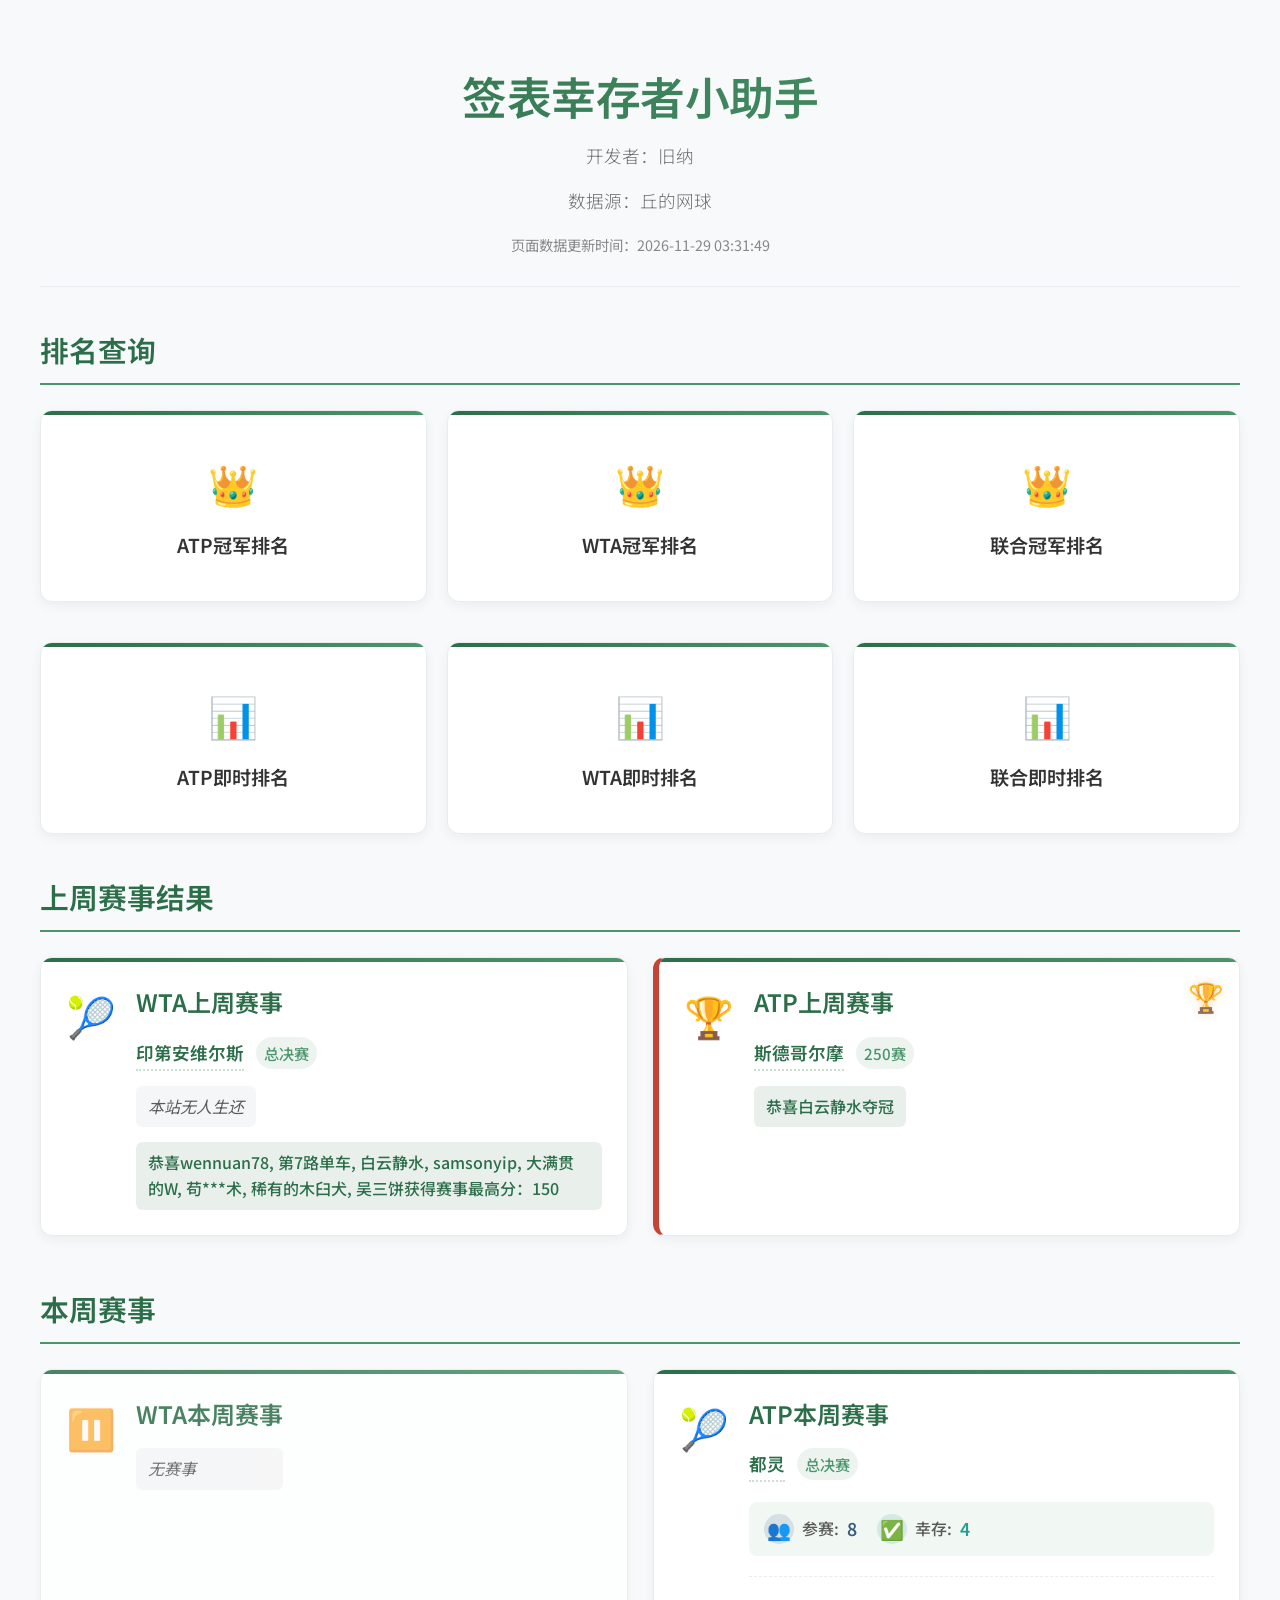
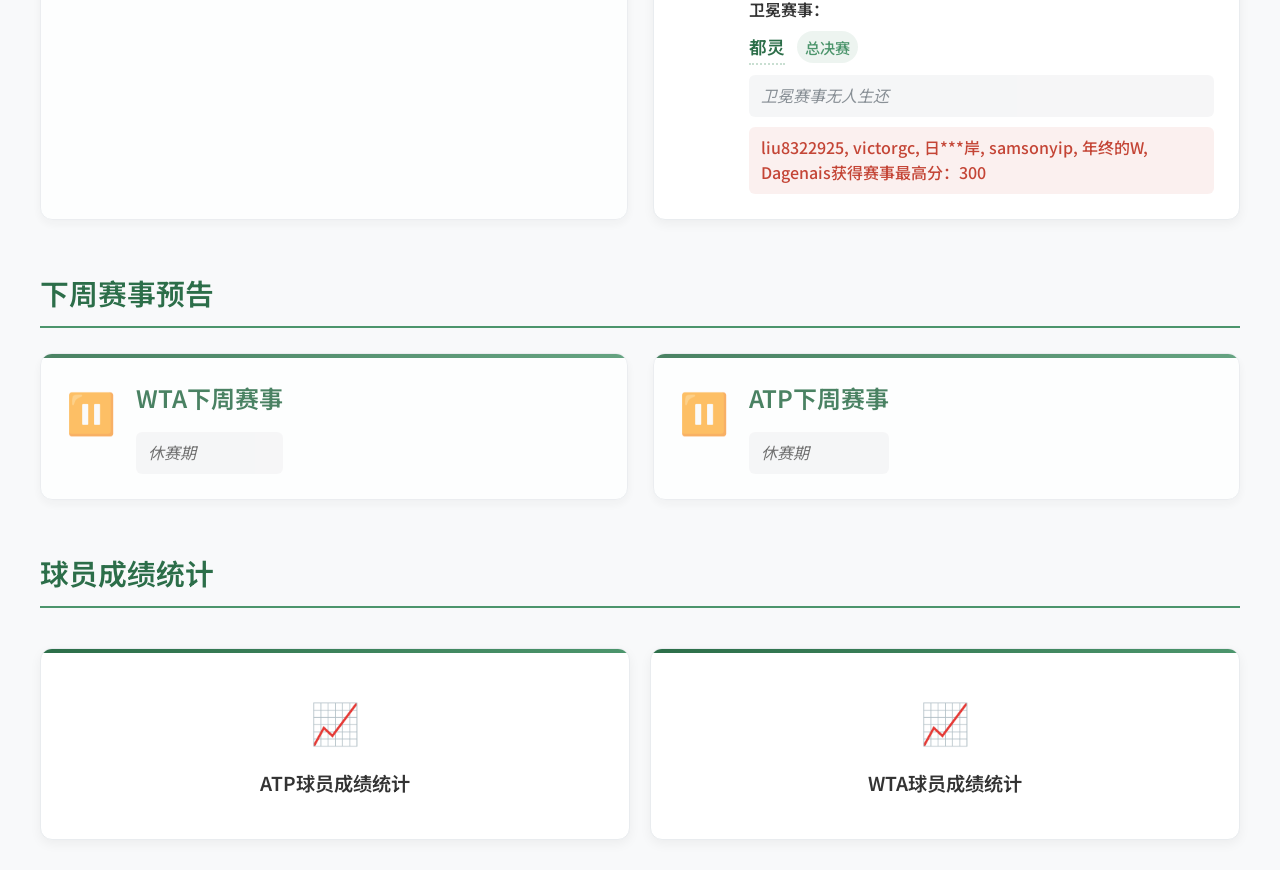
==== commit df52bd38: "自动更新幸存者排名" ====
--- a/index.html
+++ b/index.html
@@ -886,7 +886,7 @@
                 <p class="subtitle">开发者：旧纳 </p>
                 <p class="subtitle">数据源：丘的网球</p>
                 <div style="text-align: center; color: #888; font-size: 0.9em; margin-bottom: 10px;">
-                页面数据更新时间：2026-11-29 03:01:28
+                页面数据更新时间：2026-11-29 03:31:49
             </div>
             </header>
             <!-- 新增的每日新闻部分 -->
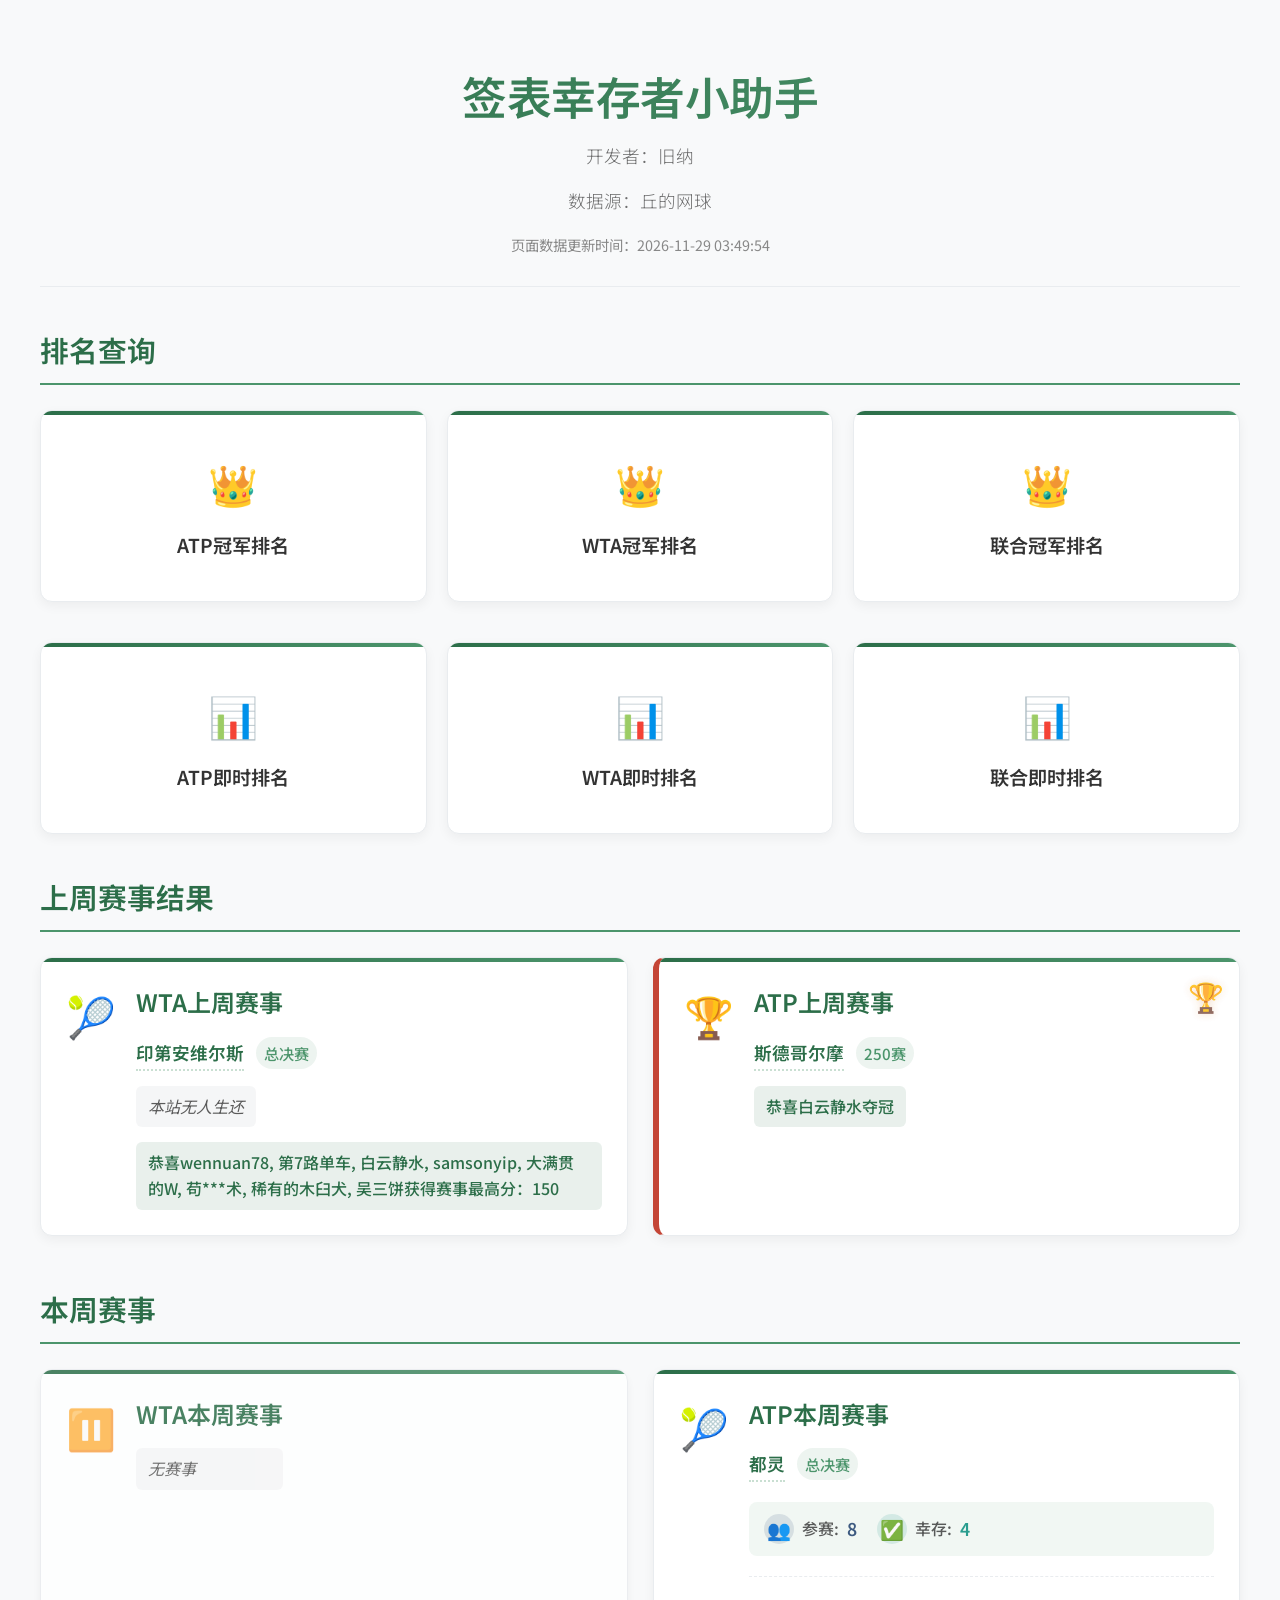
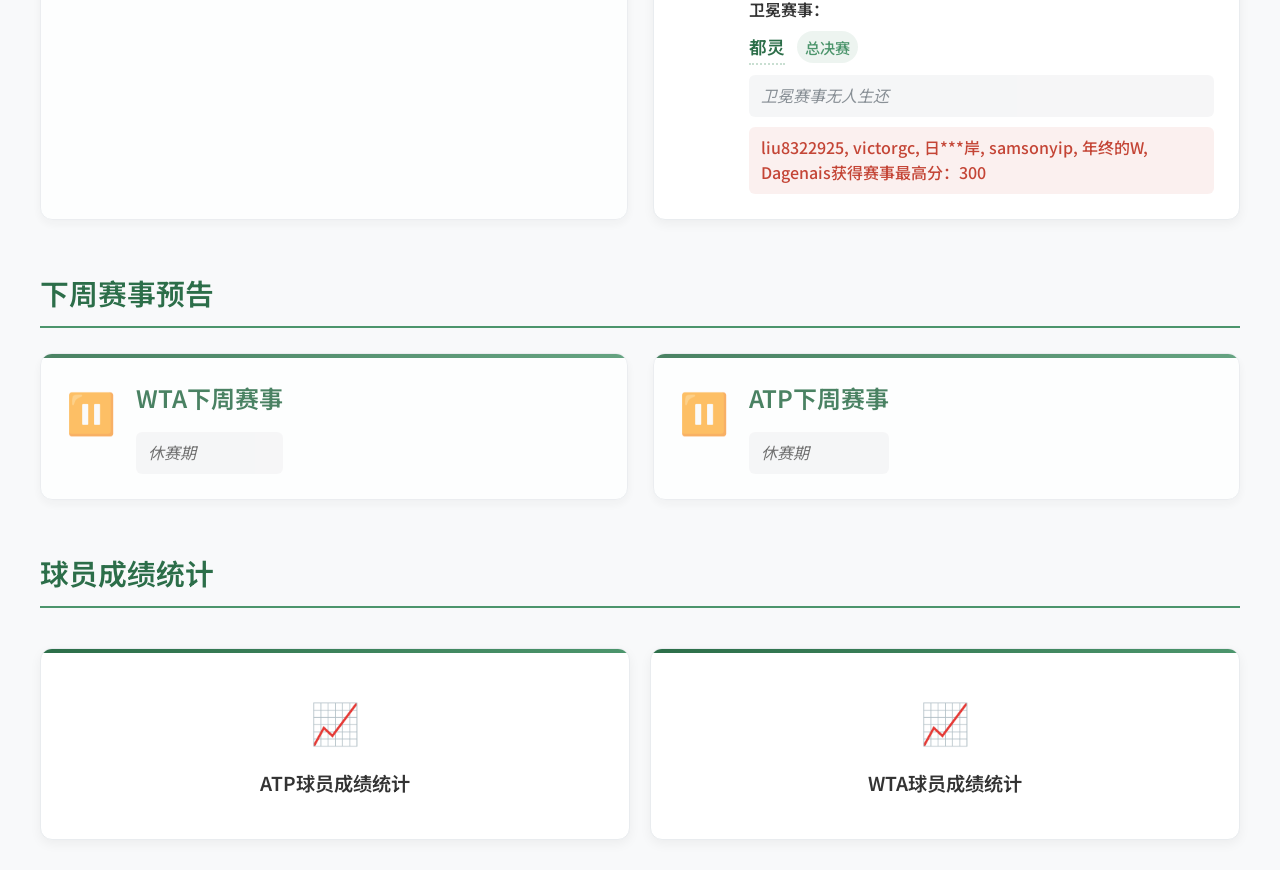
==== commit 9621538c: "自动更新幸存者排名" ====
--- a/index.html
+++ b/index.html
@@ -886,7 +886,7 @@
                 <p class="subtitle">开发者：旧纳 </p>
                 <p class="subtitle">数据源：丘的网球</p>
                 <div style="text-align: center; color: #888; font-size: 0.9em; margin-bottom: 10px;">
-                页面数据更新时间：2026-11-29 03:31:49
+                页面数据更新时间：2026-11-29 03:49:54
             </div>
             </header>
             <!-- 新增的每日新闻部分 -->
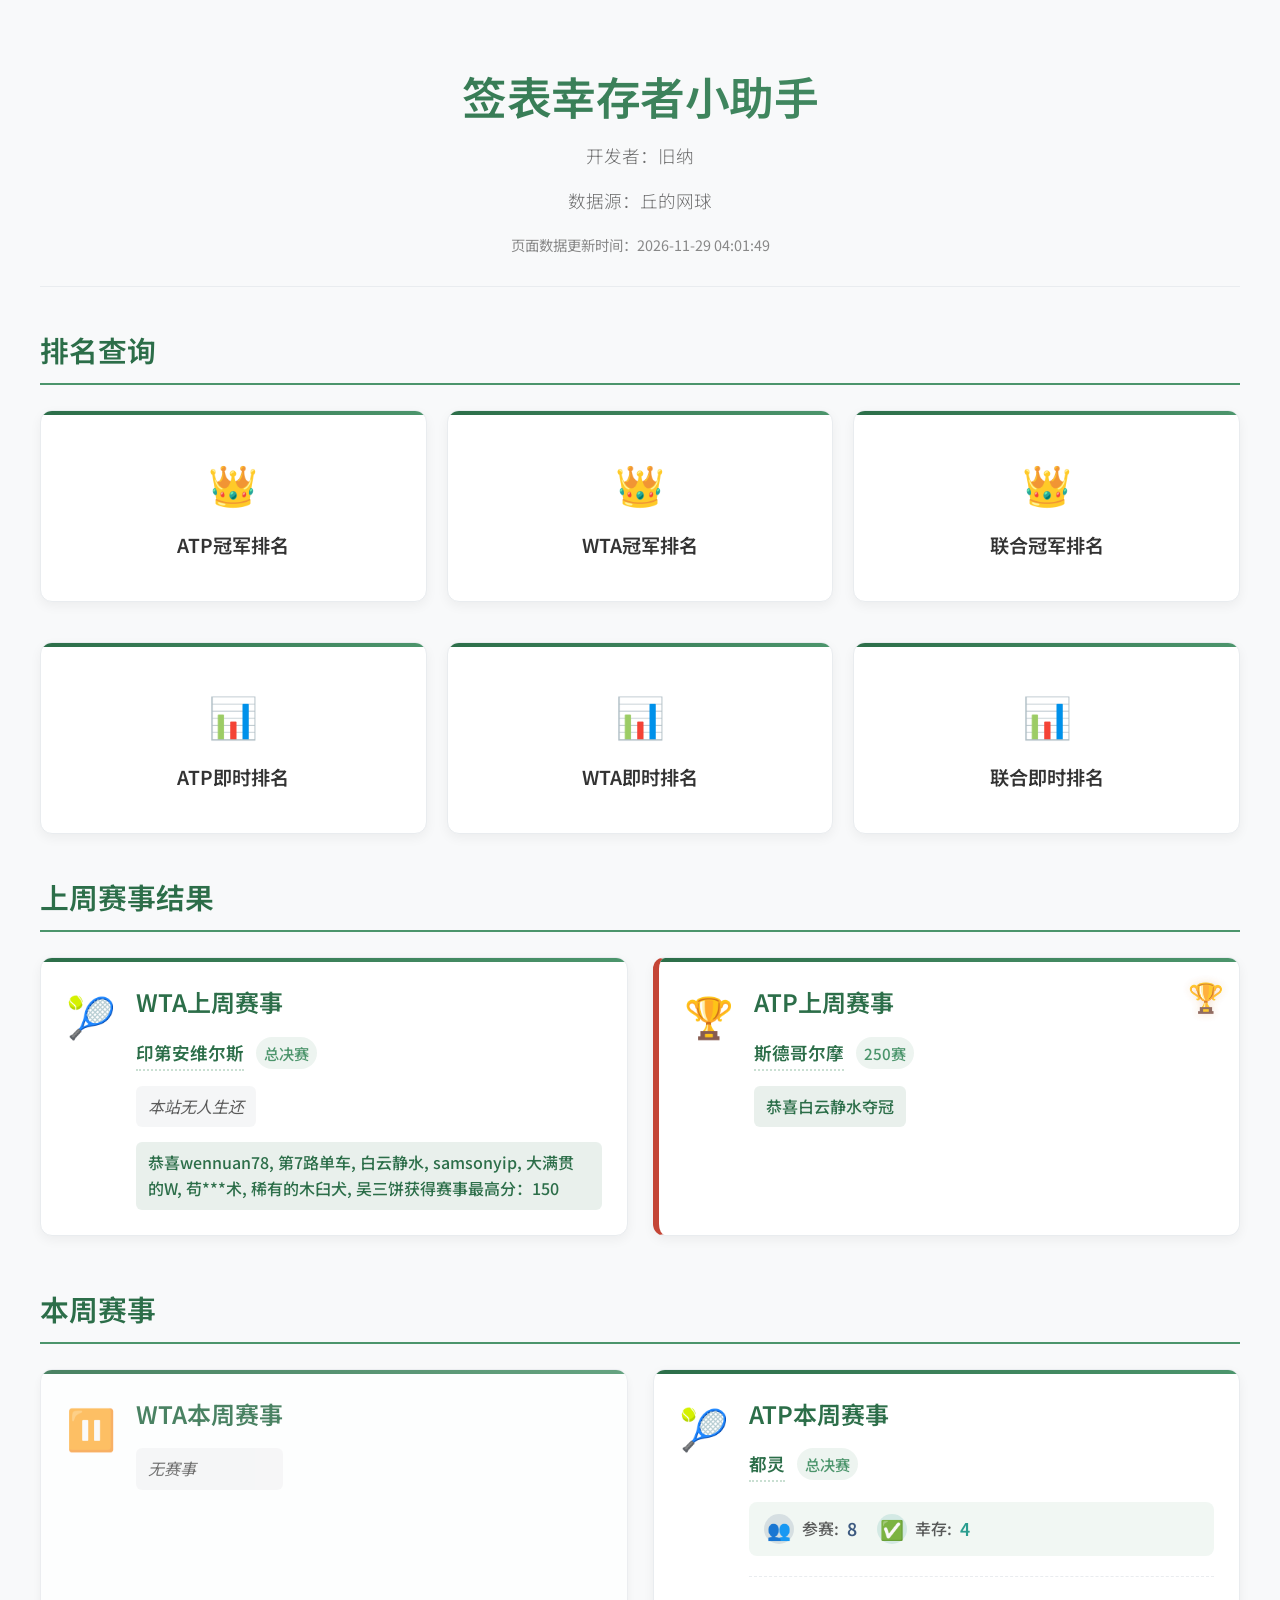
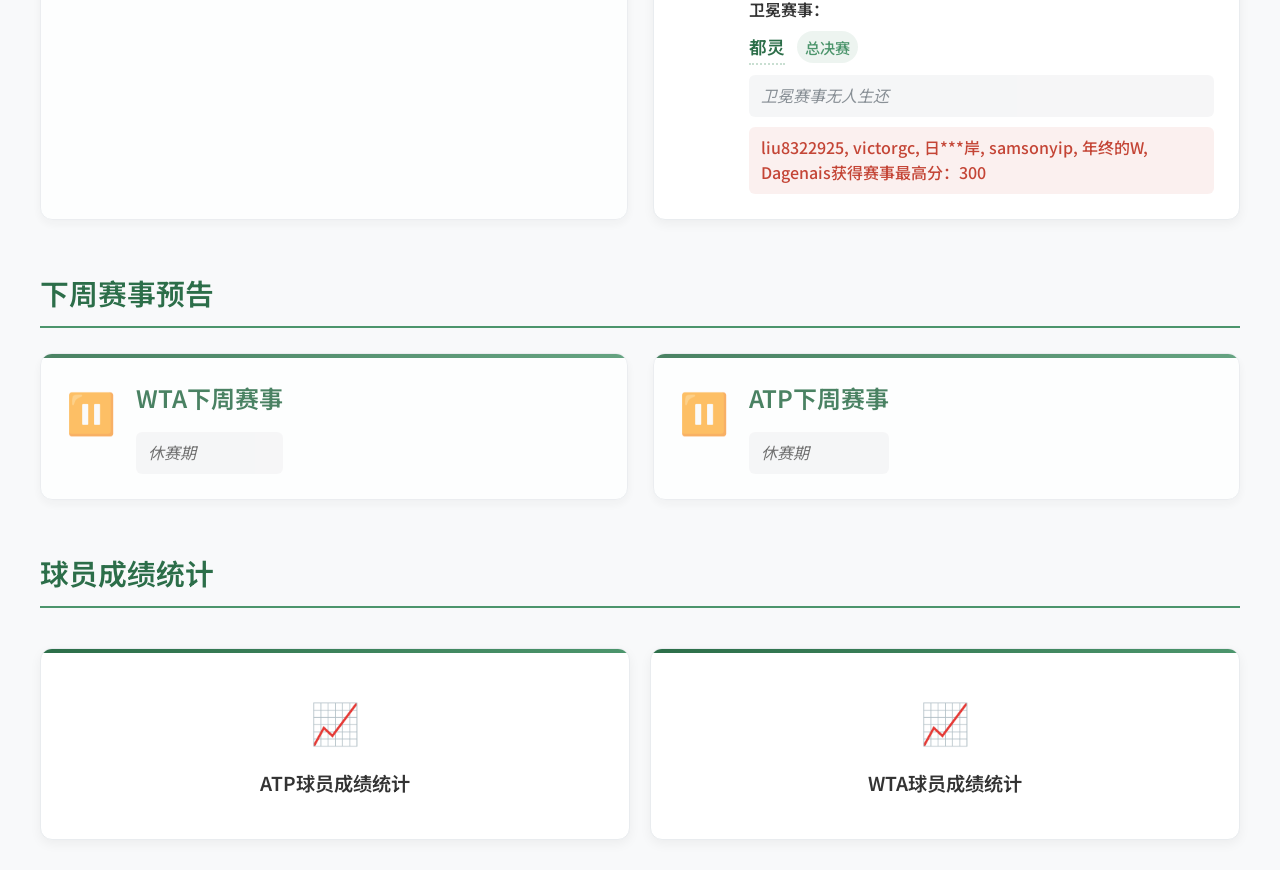
==== commit a14ce116: "自动更新幸存者排名" ====
--- a/index.html
+++ b/index.html
@@ -886,7 +886,7 @@
                 <p class="subtitle">开发者：旧纳 </p>
                 <p class="subtitle">数据源：丘的网球</p>
                 <div style="text-align: center; color: #888; font-size: 0.9em; margin-bottom: 10px;">
-                页面数据更新时间：2026-11-29 03:49:54
+                页面数据更新时间：2026-11-29 04:01:49
             </div>
             </header>
             <!-- 新增的每日新闻部分 -->
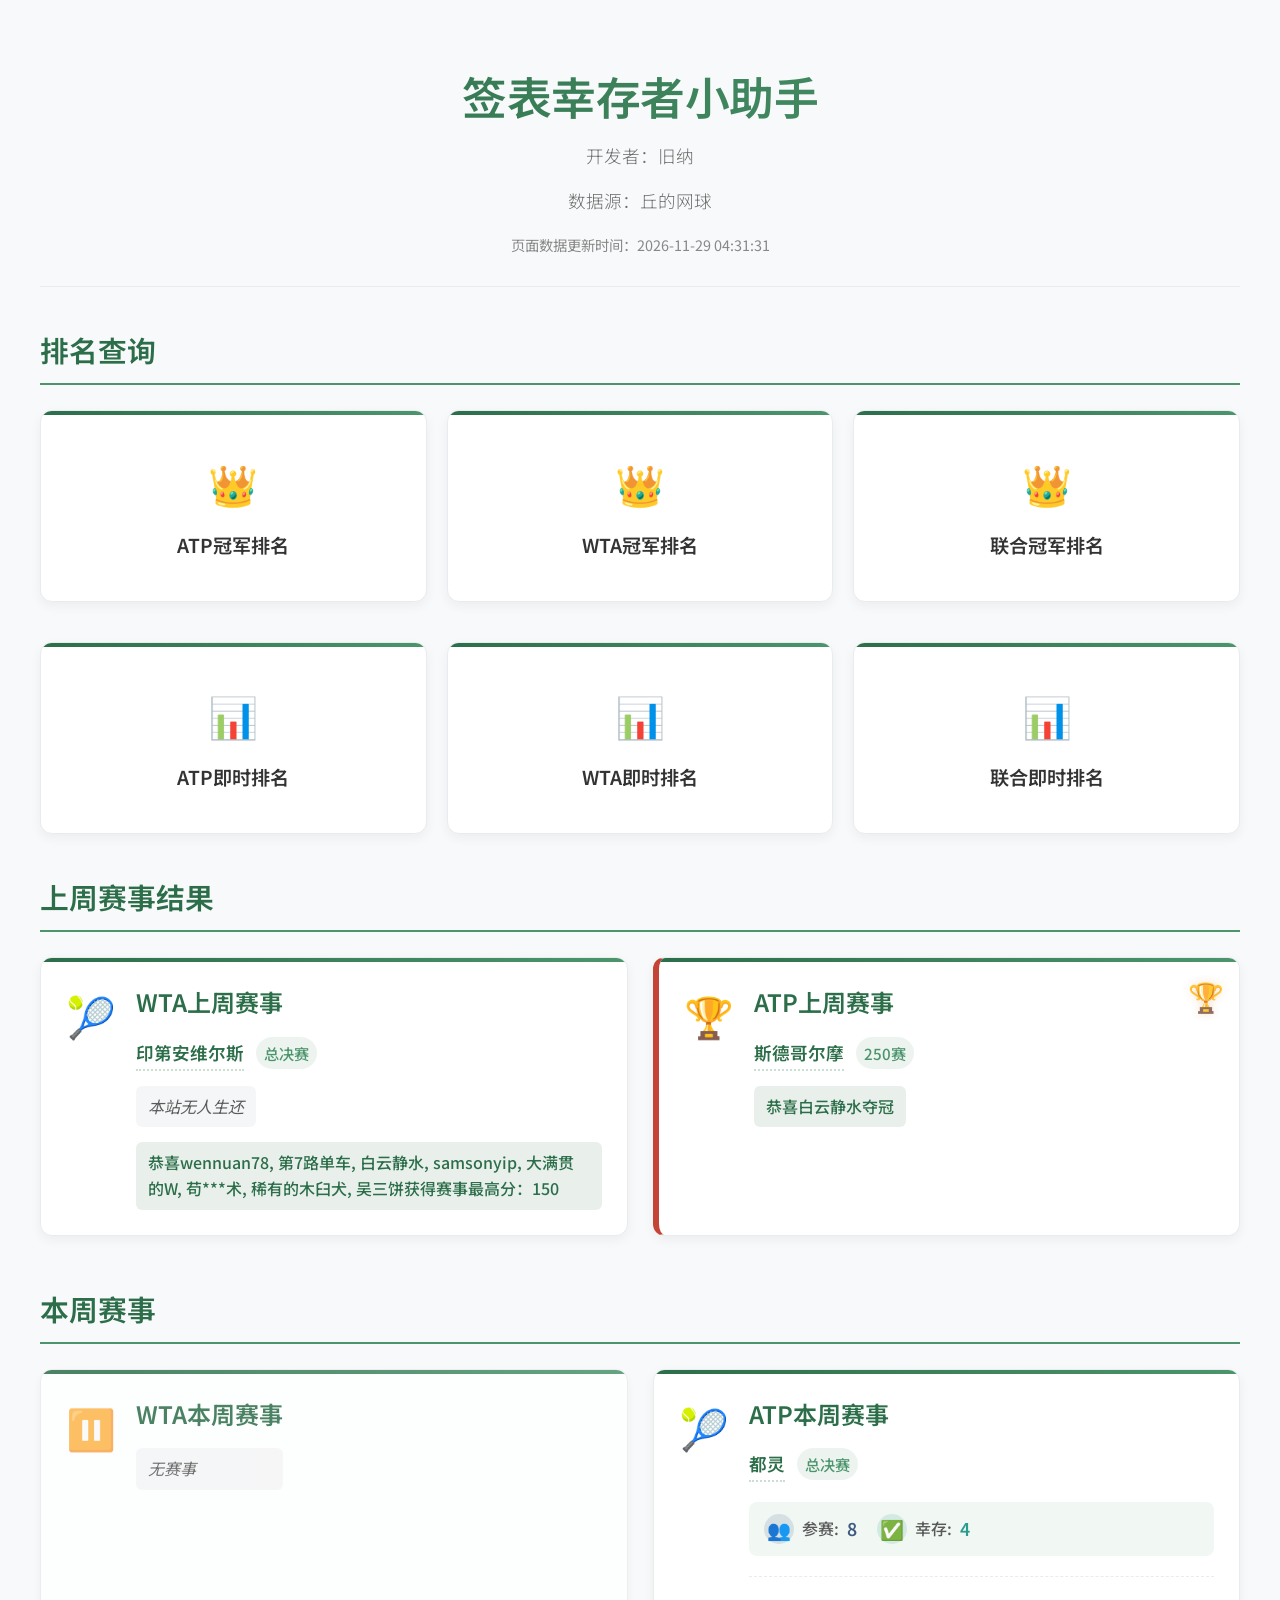
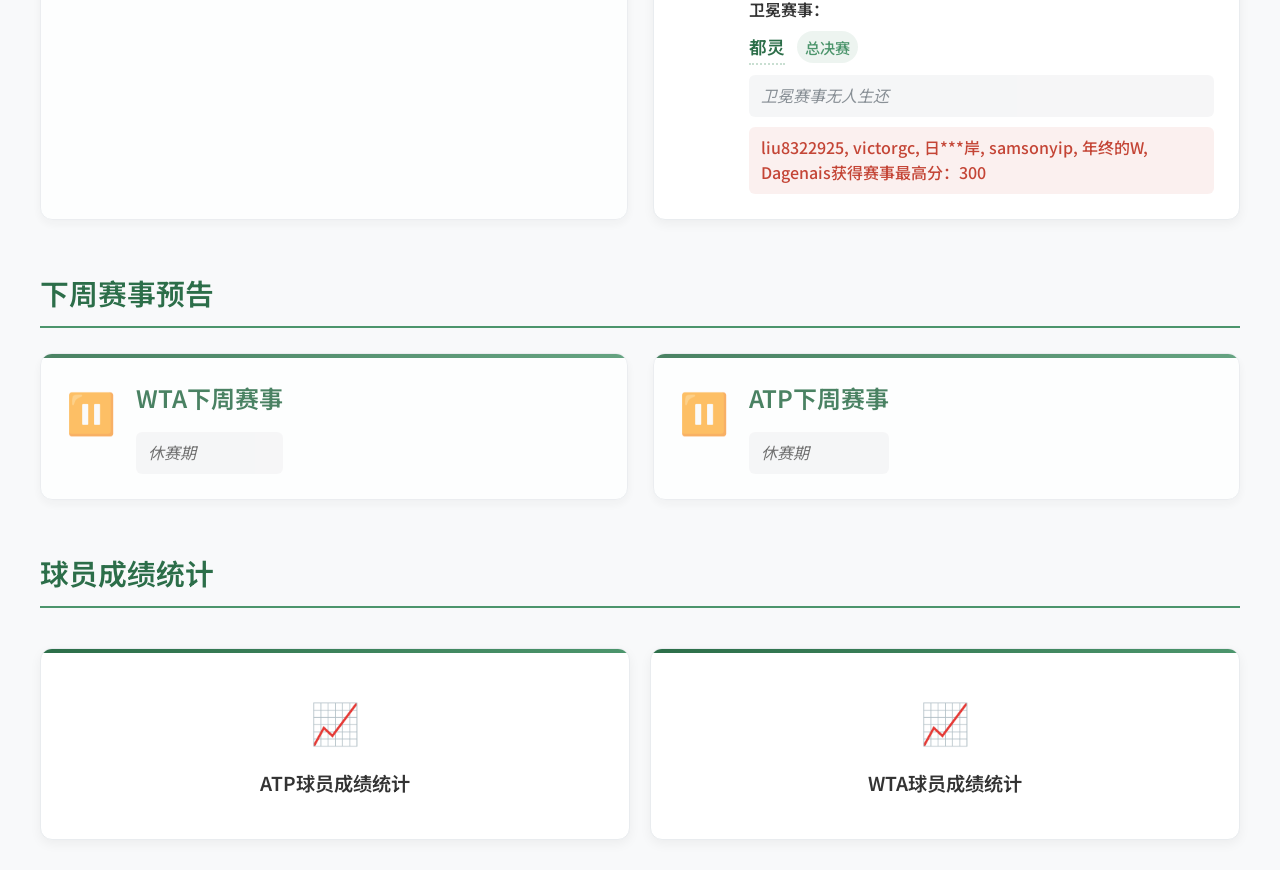
==== commit 9f216553: "自动更新幸存者排名" ====
--- a/index.html
+++ b/index.html
@@ -886,7 +886,7 @@
                 <p class="subtitle">开发者：旧纳 </p>
                 <p class="subtitle">数据源：丘的网球</p>
                 <div style="text-align: center; color: #888; font-size: 0.9em; margin-bottom: 10px;">
-                页面数据更新时间：2026-11-29 04:01:49
+                页面数据更新时间：2026-11-29 04:31:31
             </div>
             </header>
             <!-- 新增的每日新闻部分 -->
